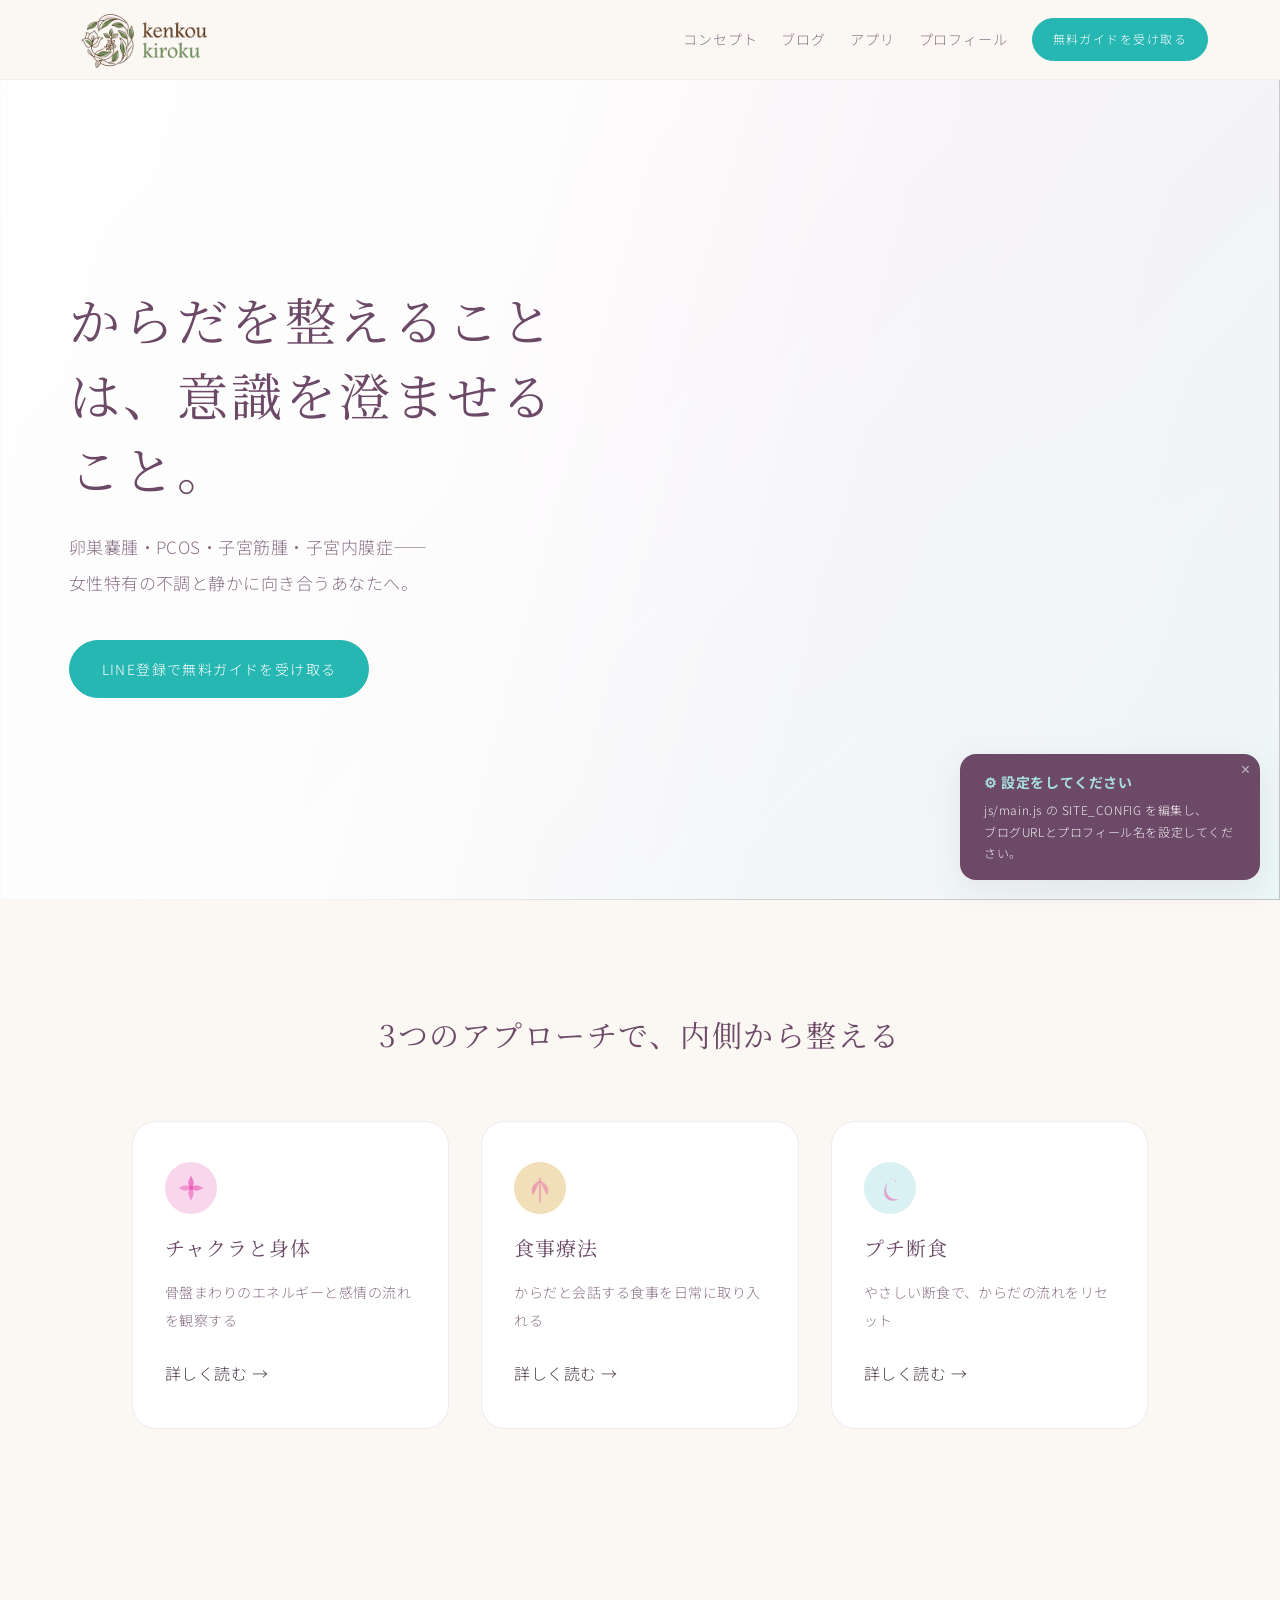
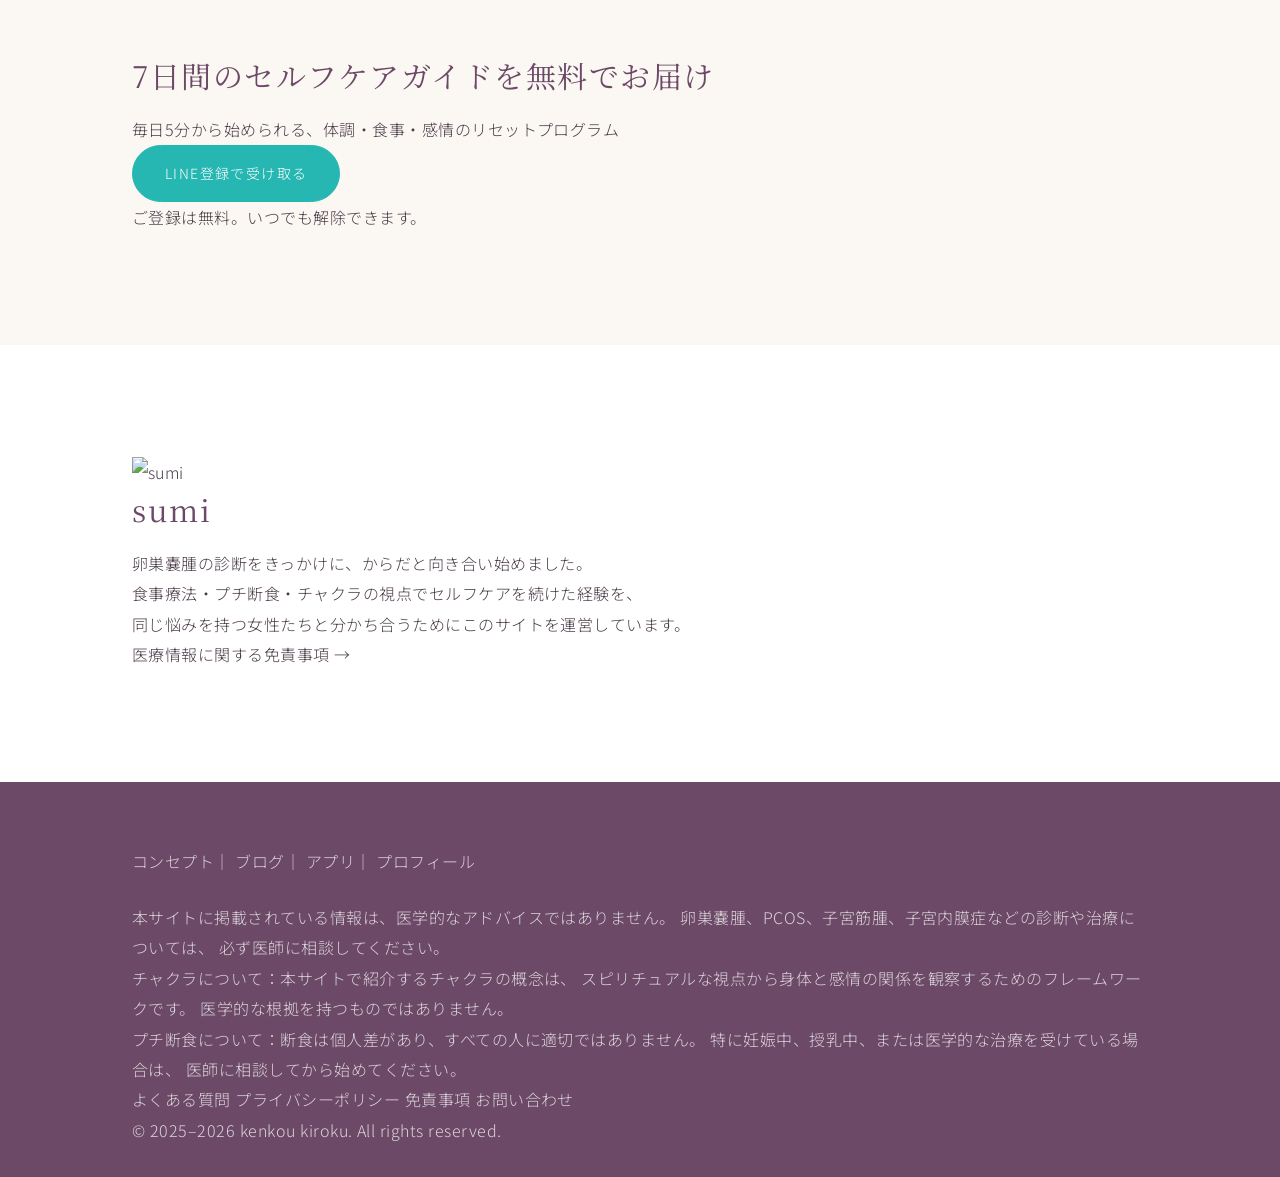
==== index.html @ fc8e44a0 "Update index.html" ====
<!DOCTYPE html>
<html lang="ja">
<head>
  <meta charset="UTF-8">
  <meta name="viewport" content="width=device-width, initial-scale=1.0">
  <title>kenkou kiroku — 卵巣・女性の身体を、食と意識で整える</title>
  <meta name="description" content="卵巣嚢腫・PCOS・子宮筋腫・子宮内膜症、女性特有の不調に向き合う方へ。チャクラ視点の体調記録と食事療法、プチ断食で内側からめぐりを整えます。">
  <link rel="stylesheet" href="css/style.css">
  <link rel="preconnect" href="https://fonts.googleapis.com">
  <link rel="preconnect" href="https://fonts.gstatic.com" crossorigin>
</head>
<body>

  <!-- Header -->
  <header class="site-header" id="site-header">
    <div class="header-inner">
      <a href="index.html" class="site-logo">
        <img src="images/logo-nav.png (1)" alt="kenkou kiroku" style="height:80px;width:auto;">
      </a>

      <nav class="site-nav" aria-label="メインナビゲーション">
        <a href="#concept" class="nav-link">コンセプト</a>
        <a href="https://kenkou-kiroku.com" class="nav-link">ブログ</a>
        <a href="app.html" class="nav-link">アプリ</a>
        <a href="#profile" class="nav-link">プロフィール</a>
        <a href="https://page.line.me/384xpfml" class="btn btn-primary header-cta">無料ガイドを受け取る</a>
      </nav>

      <button class="hamburger" id="hamburger-btn" aria-label="メニューを開く" aria-expanded="false">
        <span></span>
        <span></span>
        <span></span>
      </button>
    </div>
  </header>

  <!-- Mobile Nav -->
  <nav class="mobile-nav" id="mobile-nav" aria-label="モバイルナビゲーション">
    <a href="#concept" class="mobile-nav-link">コンセプト</a>
    <a href="https://kenkou-kiroku.com" class="mobile-nav-link">ブログ</a>
    <a href="app.html" class="mobile-nav-link">アプリ</a>
    <a href="#profile" class="mobile-nav-link">プロフィール</a>
    <a href="https://page.line.me/384xpfml" class="btn btn-primary" style="margin-top: 1rem; text-align: center; justify-content: center;">無料ガイドを受け取る</a>
  </nav>

  <main>

    <!-- Section 1: Hero -->
    <section class="hero" aria-labelledby="hero-title" style="position:relative; overflow:hidden;">
      <div style="position:absolute;inset:0;z-index:0;" aria-hidden="true">
        <img src="images/hero-bougainvillea.jpg" alt="" loading="eager" fetchpriority="high"
             style="width:100%;height:100%;object-fit:cover;object-position:center 30%;display:block;">
        <div style="position:absolute;inset:0;background:linear-gradient(105deg,rgba(255,255,255,0.95) 0%,rgba(255,255,255,0.82) 38%,rgba(255,255,255,0.28) 65%,rgba(255,255,255,0.08) 100%);"></div>
      </div>

      <div class="hero-inner container-wide" style="position:relative;z-index:2;">
        <div class="hero-content">
          <h1 class="hero-title" id="hero-title">
            からだを整えることは、意識を澄ませること。
          </h1>

          <p class="hero-desc">
            卵巣嚢腫・PCOS・子宮筋腫・子宮内膜症——<br>
            女性特有の不調と静かに向き合うあなたへ。
          </p>

          <div class="hero-actions">
            <a href="https://page.line.me/384xpfml" class="btn btn-primary btn-large">
              LINE登録で無料ガイドを受け取る
            </a>
          </div>
        </div>
      </div>

      <div class="hero-scroll-hint" style="z-index:3;position:relative;" aria-hidden="true">
        <span>scroll</span>
      </div>
    </section>

    <!-- Section 2: Three Pillars -->
    <section class="section pillars-section" id="concept" aria-labelledby="pillars-title">
      <div class="container">
        <div class="section-header">
          <h2 class="section-title" id="pillars-title">3つのアプローチで、内側から整える</h2>
        </div>

        <div class="pillars-grid">
          <div class="pillar-card">
            <div class="pillar-icon body" aria-hidden="true">
              <svg width="36" height="36" viewBox="0 0 40 40" fill="none">
                <path d="M20 6 C23 12, 25 16, 20 20 C15 16, 17 12, 20 6Z" fill="#E63FA8" opacity="0.6"/>
                <path d="M34 20 C28 23, 24 25, 20 20 C24 15, 28 17, 34 20Z" fill="#E63FA8" opacity="0.5"/>
                <path d="M20 34 C17 28, 15 24, 20 20 C25 24, 23 28, 20 34Z" fill="#E63FA8" opacity="0.45"/>
                <path d="M6 20 C12 17, 16 15, 20 20 C16 25, 12 23, 6 20Z" fill="#E63FA8" opacity="0.4"/>
                <circle cx="20" cy="20" r="2.5" fill="#E63FA8" opacity="0.6"/>
              </svg>
            </div>
            <h3 class="pillar-title">チャクラと身体</h3>
            <p class="pillar-desc">
              骨盤まわりのエネルギーと感情の流れを観察する
            </p>
            <div style="margin-top: 1.5rem;">
              <a href="https://kenkou-kiroku.com/chakra-body/">詳しく読む →</a>
            </div>
          </div>

          <div class="pillar-card">
            <div class="pillar-icon food" aria-hidden="true">
              <svg width="36" height="36" viewBox="0 0 40 40" fill="none">
                <path d="M20 36 C20 36, 20 20, 20 12" stroke="#E63FA8" stroke-width="1.2" fill="none" opacity="0.6"/>
                <path d="M20 12 C14 14, 8 20, 12 28 C16 22, 18 16, 20 12Z" fill="#E63FA8" opacity="0.4"/>
                <path d="M20 12 C26 14, 32 20, 28 28 C24 22, 22 16, 20 12Z" fill="#E63FA8" opacity="0.35"/>
                <path d="M20 8 C20 8, 18 12, 20 12 C22 12, 20 8, 20 8Z" fill="#E63FA8" opacity="0.5"/>
              </svg>
            </div>
            <h3 class="pillar-title">食事療法</h3>
            <p class="pillar-desc">
              からだと会話する食事を日常に取り入れる
            </p>
            <div style="margin-top: 1.5rem;">
             <a href="https://kenkou-kiroku.com/food-therapy/">詳しく読む →</a>
            </div>
          </div>

          <div class="pillar-card">
            <div class="pillar-icon mind" aria-hidden="true">
              <svg width="36" height="36" viewBox="0 0 40 40" fill="none">
                <path d="M28 8 C18 10, 12 18, 14 28 C16 34, 24 36, 30 32 C22 34, 14 28, 16 18 C17 12, 22 9, 28 8Z" fill="#E63FA8" opacity="0.45"/>
                <circle cx="26" cy="12" r="1" fill="#E63FA8" opacity="0.3"/>
                <circle cx="30" cy="18" r="0.6" fill="#E63FA8" opacity="0.25"/>
              </svg>
            </div>
            <h3 class="pillar-title">プチ断食</h3>
            <p class="pillar-desc">
              やさしい断食で、からだの流れをリセット
            </p>
            <div style="margin-top: 1.5rem;">
            <a href="https://kenkou-kiroku.com/intermittent-fasting/">詳しく読む →</a>
            </div>
          </div>
        </div>
      </div>
    </section>

    <!-- Section 3: Free Guide (Main CTA) -->
    <section class="section gift-section" id="gift" aria-labelledby="gift-title">
      <div class="container">
        <div class="gift-content">
          <h2 class="section-title" id="gift-title">7日間のセルフケアガイドを無料でお届け</h2>
          <p class="gift-desc">毎日5分から始められる、体調・食事・感情のリセットプログラム</p>
          
          <a href="https://page.line.me/384xpfml" class="btn btn-primary btn-large">
            LINE登録で受け取る
          </a>
          
          <p class="gift-note">ご登録は無料。いつでも解除できます。</p>
        </div>
      </div>
    </section>

    <!-- Section 4: Profile -->
    <section class="section profile-section" id="profile" aria-labelledby="profile-title">
      <div class="container">
        <div class="profile-grid">
          <div class="profile-image">
            <img src="images/logo-kenkou-kiroku.png" alt="sumi" style="width:100%;height:auto;max-width:200px;">
          </div>
          
          <div class="profile-content">
            <h2 class="section-title" id="profile-title">sumi</h2>
            
            <p class="profile-bio">
              卵巣嚢腫の診断をきっかけに、からだと向き合い始めました。<br>
              食事療法・プチ断食・チャクラの視点でセルフケアを続けた経験を、<br>
              同じ悩みを持つ女性たちと分かち合うためにこのサイトを運営しています。
            </p>
            
            <p class="profile-disclaimer">
              <a href="#footer-disclaimer" class="accent-link">医療情報に関する免責事項 →</a>
            </p>
          </div>
        </div>
      </div>
    </section>

  </main>

  <!-- Footer -->
  <footer class="site-footer" id="footer">
    <div class="container">
      <!-- Footer Navigation -->
      <div class="footer-nav">
        <a href="index.html">コンセプト｜</a>
        <a href="https://kenkou-kiroku.com">ブログ｜</a>
        <a href="app.html">アプリ｜</a>
        <a href="#profile">プロフィール</a>
      </div>

      <!-- Disclaimer Section -->
      <div class="footer-disclaimer" id="footer-disclaimer">
        <h3>医療情報に関する免責事項</h3>
        <p>
          本サイトに掲載されている情報は、医学的なアドバイスではありません。
          卵巣嚢腫、PCOS、子宮筋腫、子宮内膜症などの診断や治療については、
          必ず医師に相談してください。
        </p>
        <p>
          チャクラについて：本サイトで紹介するチャクラの概念は、
          スピリチュアルな視点から身体と感情の関係を観察するためのフレームワークです。
          医学的な根拠を持つものではありません。
        </p>
        <p>
          プチ断食について：断食は個人差があり、すべての人に適切ではありません。
          特に妊娠中、授乳中、または医学的な治療を受けている場合は、
          医師に相談してから始めてください。
        </p>
      </div>

      <!-- Footer Links -->
      <div class="footer-links">
        <a href="#faq" class="footer-link">よくある質問</a>
        <a href="privacy.html" class="footer-link">プライバシーポリシー</a>
        <a href="disclaimer.html" class="footer-link">免責事項</a>
        <a href="contact.html" class="footer-link">お問い合わせ</a>
      </div>

      <!-- Copyright -->
      <div class="footer-copyright">
        <p>&copy; 2025–2026 kenkou kiroku. All rights reserved.</p>
      </div>
    </div>
  </footer>

  <!-- Scripts -->
  <script src="js/main.js"></script>

</body>
</html>
---- css/style.css ----
/* ============================================
   kenkou kiroku - Design System
   ブーゲンビリア × 白壁 × ターコイズ窓
   上品・静か・知的・女性的
   ============================================ */

/* --- Google Fonts --- */
@import url('https://fonts.googleapis.com/css2?family=Cormorant+Garamond:ital,wght@0,300;0,400;0,500;1,300;1,400&family=Noto+Serif+JP:wght@300;400;500&family=Noto+Sans+JP:wght@300;400;500&display=swap');

/* --- Design Tokens --- */
:root {
  /* Color Palette */
  --color-bg: #FBF7F2;
  --color-bg-sub: #F2E4D2;
  --color-bg-air: #D9F1F3;
  --color-pink: #E63FA8;
  --color-pink-light: #F8D7EE;
  --color-teal: #27B7B3;
  --color-teal-light: #A8DEDD;
  --color-teal-dark: #1E9490;
  --color-gold: #D8B56A;
  --color-gold-light: #F0DFB8;
  --color-plum: #6C4A67;
  --color-plum-light: #C8AAC4;
  --color-text: #4A3B48;
  --color-text-light: #8A7387;
  --color-text-muted: #B5A0B0;
  --color-white: #FFFFFF;
  --color-border: rgba(108, 74, 103, 0.10);
  --color-border-light: rgba(108, 74, 103, 0.06);

  /* Typography */
  --font-serif: 'Noto Serif JP', 'Georgia', serif;
  --font-sans: 'Noto Sans JP', 'Hiragino Kaku Gothic ProN', sans-serif;
  --font-accent: 'Cormorant Garamond', Georgia, serif;

  /* Font Sizes */
  --text-xs: 0.75rem;
  --text-sm: 0.875rem;
  --text-base: 1rem;
  --text-md: 1.0625rem;
  --text-lg: 1.125rem;
  --text-xl: 1.25rem;
  --text-2xl: 1.5rem;
  --text-3xl: 1.875rem;
  --text-4xl: 2.25rem;
  --text-5xl: 3rem;
  --text-6xl: 3.75rem;

  /* Spacing */
  --space-1: 0.25rem;
  --space-2: 0.5rem;
  --space-3: 0.75rem;
  --space-4: 1rem;
  --space-5: 1.25rem;
  --space-6: 1.5rem;
  --space-8: 2rem;
  --space-10: 2.5rem;
  --space-12: 3rem;
  --space-16: 4rem;
  --space-20: 5rem;
  --space-24: 6rem;
  --space-32: 8rem;
  --space-section: 7rem;

  /* Layout */
  --container-wide: 1200px;
  --container-default: 1080px;
  --container-article: 780px;
  --radius-sm: 8px;
  --radius-md: 16px;
  --radius-lg: 24px;
  --radius-full: 9999px;

  /* Shadows */
  --shadow-sm: 0 1px 3px rgba(108, 74, 103, 0.06);
  --shadow-md: 0 4px 16px rgba(108, 74, 103, 0.08);
  --shadow-lg: 0 8px 32px rgba(108, 74, 103, 0.10);

  /* Transitions */
  --transition: 0.25s ease;
  --transition-slow: 0.4s ease;
}

/* --- Reset & Base --- */
*, *::before, *::after {
  box-sizing: border-box;
  margin: 0;
  padding: 0;
}

html {
  scroll-behavior: smooth;
  font-size: 16px;
}

body {
  background-color: var(--color-bg);
  color: var(--color-text);
  font-family: var(--font-sans);
  font-weight: 300;
  line-height: 1.9;
  letter-spacing: 0.03em;
  -webkit-font-smoothing: antialiased;
}

img {
  max-width: 100%;
  height: auto;
  display: block;
}

a {
  color: inherit;
  text-decoration: none;
  transition: color var(--transition);
}

ul, ol {
  list-style: none;
}

/* --- Typography --- */
h1, h2, h3, h4, h5, h6 {
  font-family: var(--font-serif);
  font-weight: 400;
  line-height: 1.4;
  letter-spacing: 0.05em;
  color: var(--color-plum);
}

.accent-text {
  font-family: var(--font-accent);
  font-style: italic;
  font-weight: 300;
  letter-spacing: 0.08em;
  color: var(--color-teal);
}

.section-en {
  font-family: var(--font-accent);
  font-size: var(--text-sm);
  font-weight: 300;
  letter-spacing: 0.18em;
  text-transform: uppercase;
  color: var(--color-teal);
  display: block;
  margin-bottom: var(--space-3);
}

.section-title {
  font-family: var(--font-serif);
  font-size: var(--text-3xl);
  font-weight: 400;
  color: var(--color-plum);
  line-height: 1.5;
  margin-bottom: var(--space-4);
}

.section-desc {
  font-family: var(--font-sans);
  font-size: var(--text-md);
  color: var(--color-text-light);
  line-height: 2.0;
  font-weight: 300;
}

/* --- Layout Containers --- */
.container {
  max-width: var(--container-default);
  margin: 0 auto;
  padding: 0 var(--space-8);
}

.container-wide {
  max-width: var(--container-wide);
  margin: 0 auto;
  padding: 0 var(--space-8);
}

.container-article {
  max-width: var(--container-article);
  margin: 0 auto;
  padding: 0 var(--space-8);
}

/* --- Buttons --- */
.btn {
  display: inline-flex;
  align-items: center;
  gap: var(--space-2);
  font-family: var(--font-sans);
  font-weight: 300;
  font-size: var(--text-sm);
  letter-spacing: 0.10em;
  padding: 0.9rem 2rem;
  border-radius: var(--radius-full);
  border: 1.5px solid transparent;
  cursor: pointer;
  transition: all var(--transition);
  white-space: nowrap;
}

.btn-primary {
  background-color: var(--color-teal);
  color: var(--color-white);
  border-color: var(--color-teal);
}

.btn-primary:hover {
  background-color: var(--color-teal-dark);
  border-color: var(--color-teal-dark);
  color: var(--color-white);
  transform: translateY(-1px);
  box-shadow: var(--shadow-md);
}

.btn-secondary {
  background-color: transparent;
  color: var(--color-teal);
  border-color: var(--color-teal);
}

.btn-secondary:hover {
  background-color: var(--color-teal);
  color: var(--color-white);
  transform: translateY(-1px);
}

.btn-ghost {
  background-color: transparent;
  color: var(--color-plum);
  border-color: var(--color-border);
}

.btn-ghost:hover {
  border-color: var(--color-plum);
  transform: translateY(-1px);
}

.btn-pink {
  background-color: var(--color-pink);
  color: var(--color-white);
  border-color: var(--color-pink);
}

.btn-pink:hover {
  opacity: 0.88;
  transform: translateY(-1px);
}

/* --- Header --- */
.site-header {
  position: fixed;
  top: 0;
  left: 0;
  right: 0;
  z-index: 100;
  height: 80px;
  background-color: rgba(251, 247, 242, 0.95);
  backdrop-filter: blur(12px);
  -webkit-backdrop-filter: blur(12px);
  border-bottom: 1px solid var(--color-border-light);
  transition: box-shadow var(--transition);
}

.site-header.scrolled {
  box-shadow: var(--shadow-sm);
}

.header-inner {
  max-width: var(--container-wide);
  margin: 0 auto;
  padding: 0 var(--space-8);
  height: 100%;
  display: flex;
  align-items: center;
  justify-content: space-between;
  gap: var(--space-8);
}

.site-logo {
  display: flex;
  align-items: center;
  gap: var(--space-3);
  flex-shrink: 0;
}

.logo-icon {
  width: 40px;
  height: 40px;
}

.logo-text {
  display: flex;
  flex-direction: column;
  gap: 1px;
}

.logo-name {
  font-family: var(--font-accent);
  font-size: 1.3rem;
  font-weight: 400;
  letter-spacing: 0.12em;
  color: var(--color-plum);
  line-height: 1;
}

.logo-sub {
  font-family: var(--font-accent);
  font-size: 0.75rem;
  letter-spacing: 0.2em;
  color: var(--color-teal);
  line-height: 1;
  font-style: italic;
}

.site-nav {
  display: flex;
  align-items: center;
  gap: var(--space-6);
}

.nav-link {
  font-family: var(--font-sans);
  font-size: var(--text-sm);
  font-weight: 300;
  letter-spacing: 0.06em;
  color: var(--color-text-light);
  transition: color var(--transition);
  position: relative;
}

.nav-link::after {
  content: '';
  position: absolute;
  bottom: -2px;
  left: 0;
  width: 0;
  height: 1px;
  background-color: var(--color-teal);
  transition: width var(--transition);
}

.nav-link:hover {
  color: var(--color-teal);
}

.nav-link:hover::after {
  width: 100%;
}

.header-cta {
  font-size: var(--text-xs) !important;
  padding: 0.6rem 1.25rem !important;
  letter-spacing: 0.12em;
}

.hamburger {
  display: none;
  flex-direction: column;
  gap: 5px;
  cursor: pointer;
  padding: var(--space-2);
  background: none;
  border: none;
}

.hamburger span {
  display: block;
  width: 22px;
  height: 1.5px;
  background-color: var(--color-plum);
  transition: all var(--transition);
}

/* --- Mobile Nav --- */
.mobile-nav {
  display: none;
  position: fixed;
  top: 80px;
  left: 0;
  right: 0;
  bottom: 0;
  background-color: var(--color-bg);
  z-index: 99;
  padding: var(--space-12) var(--space-8);
  flex-direction: column;
  gap: var(--space-6);
}

.mobile-nav.open {
  display: flex;
}

.mobile-nav-link {
  font-family: var(--font-serif);
  font-size: var(--text-xl);
  color: var(--color-plum);
  font-weight: 400;
  letter-spacing: 0.06em;
  padding-bottom: var(--space-4);
  border-bottom: 1px solid var(--color-border);
}

/* --- Hero Section --- */
.hero {
  padding-top: 80px;
  min-height: 100vh;
  display: flex;
  align-items: center;
  position: relative;
  overflow: hidden;
  background: linear-gradient(135deg, #FBF7F2 0%, #F7EFF5 40%, #EAF6F6 100%);
}

.hero-bg-decoration {
  position: absolute;
  top: 0;
  right: 0;
  width: 55%;
  height: 100%;
  background: linear-gradient(145deg, rgba(214, 183, 215, 0.18) 0%, rgba(39, 183, 179, 0.08) 50%, rgba(217, 241, 243, 0.30) 100%);
  clip-path: polygon(15% 0, 100% 0, 100% 100%, 0 100%);
}

.hero-flower-accent {
  position: absolute;
  top: 5%;
  right: 3%;
  width: 380px;
  height: 380px;
  background: radial-gradient(circle at 40% 40%,
    rgba(230, 63, 168, 0.12) 0%,
    rgba(230, 63, 168, 0.06) 35%,
    transparent 65%
  );
  border-radius: 50%;
  filter: blur(2px);
}

.hero-teal-accent {
  position: absolute;
  bottom: 10%;
  right: 8%;
  width: 240px;
  height: 240px;
  background: radial-gradient(circle,
    rgba(39, 183, 179, 0.14) 0%,
    transparent 70%
  );
  border-radius: 50%;
}

.hero-inner {
  position: relative;
  z-index: 2;
  max-width: var(--container-wide);
  margin: 0 auto;
  padding: var(--space-section) var(--space-8);
  display: grid;
  grid-template-columns: 1fr 1fr;
  gap: var(--space-16);
  align-items: center;
}

.hero-content {
  max-width: 520px;
}

.hero-badge {
  display: inline-flex;
  align-items: center;
  gap: var(--space-2);
  font-family: var(--font-accent);
  font-size: var(--text-sm);
  font-style: italic;
  letter-spacing: 0.15em;
  color: var(--color-teal);
  background-color: var(--color-bg-air);
  padding: 0.4rem 1rem;
  border-radius: var(--radius-full);
  margin-bottom: var(--space-6);
  border: 1px solid rgba(39, 183, 179, 0.20);
}

.hero-title {
  font-family: var(--font-serif);
  font-size: clamp(2.0rem, 4vw, 3.6rem);
  font-weight: 400;
  line-height: 1.45;
  letter-spacing: 0.06em;
  color: var(--color-plum);
  margin-bottom: var(--space-6);
}

.hero-title em {
  font-style: normal;
  color: var(--color-teal);
}

.hero-desc {
  font-size: var(--text-md);
  color: var(--color-text-light);
  line-height: 2.1;
  font-weight: 300;
  margin-bottom: var(--space-10);
}

.hero-actions {
  display: flex;
  gap: var(--space-4);
  flex-wrap: wrap;
}

.hero-visual {
  display: flex;
  justify-content: center;
  align-items: center;
  position: relative;
}

.hero-image-frame {
  width: 100%;
  max-width: 460px;
  aspect-ratio: 4 / 5;
  border-radius: var(--radius-lg);
  background: linear-gradient(145deg,
    rgba(230, 63, 168, 0.10) 0%,
    rgba(251, 247, 242, 0.60) 30%,
    rgba(39, 183, 179, 0.10) 70%,
    rgba(217, 241, 243, 0.40) 100%
  );
  position: relative;
  overflow: hidden;
  border: 1px solid rgba(230, 63, 168, 0.12);
  box-shadow: var(--shadow-lg);
}

.hero-image-inner {
  width: 100%;
  height: 100%;
  display: flex;
  align-items: center;
  justify-content: center;
  position: relative;
}

/* Bougainvillea flower decorations */
.flower-decoration {
  position: absolute;
  border-radius: 50% 50% 50% 0;
  transform: rotate(-45deg);
}

.petal-1 {
  width: 90px;
  height: 90px;
  background: radial-gradient(ellipse, rgba(230, 63, 168, 0.45) 0%, rgba(230, 63, 168, 0.12) 60%, transparent 100%);
  top: 12%;
  left: 8%;
  transform: rotate(-30deg);
}

.petal-2 {
  width: 70px;
  height: 70px;
  background: radial-gradient(ellipse, rgba(230, 63, 168, 0.35) 0%, rgba(230, 63, 168, 0.08) 60%, transparent 100%);
  top: 5%;
  left: 30%;
  transform: rotate(15deg);
}

.petal-3 {
  width: 110px;
  height: 110px;
  background: radial-gradient(ellipse, rgba(230, 63, 168, 0.30) 0%, rgba(230, 63, 168, 0.06) 60%, transparent 100%);
  top: 2%;
  right: 5%;
  transform: rotate(45deg);
}

.petal-4 {
  width: 60px;
  height: 60px;
  background: radial-gradient(ellipse, rgba(230, 63, 168, 0.40) 0%, transparent 70%);
  top: 22%;
  right: 15%;
  transform: rotate(60deg);
}

.petal-5 {
  width: 80px;
  height: 80px;
  background: radial-gradient(ellipse, rgba(230, 63, 168, 0.25) 0%, transparent 65%);
  bottom: 25%;
  left: 5%;
  transform: rotate(-60deg);
}

.wall-element {
  position: absolute;
  inset: 0;
  background:
    linear-gradient(to bottom, rgba(251, 247, 242, 0.0) 0%, rgba(251, 247, 242, 0.15) 100%);
}

.window-element {
  position: absolute;
  width: 120px;
  height: 150px;
  bottom: 15%;
  right: 12%;
  border: 2.5px solid rgba(39, 183, 179, 0.45);
  border-radius: var(--radius-sm);
  background: linear-gradient(135deg, rgba(217, 241, 243, 0.50) 0%, rgba(39, 183, 179, 0.08) 100%);
}

.window-cross-h {
  position: absolute;
  top: 50%;
  left: 0;
  right: 0;
  height: 1.5px;
  background-color: rgba(39, 183, 179, 0.35);
  transform: translateY(-50%);
}

.window-cross-v {
  position: absolute;
  left: 50%;
  top: 0;
  bottom: 0;
  width: 1.5px;
  background-color: rgba(39, 183, 179, 0.35);
  transform: translateX(-50%);
}

.hero-text-overlay {
  position: relative;
  z-index: 2;
  text-align: center;
  padding: var(--space-6);
}

.hero-text-overlay .en-caption {
  font-family: var(--font-accent);
  font-size: 2.4rem;
  font-style: italic;
  font-weight: 300;
  letter-spacing: 0.08em;
  color: var(--color-plum);
  opacity: 0.55;
  line-height: 1.3;
  display: block;
}

.hero-scroll-hint {
  position: absolute;
  bottom: var(--space-8);
  left: 50%;
  transform: translateX(-50%);
  display: flex;
  flex-direction: column;
  align-items: center;
  gap: var(--space-2);
  color: var(--color-text-muted);
  font-size: var(--text-xs);
  letter-spacing: 0.15em;
  animation: bounce 2.4s ease-in-out infinite;
}

.hero-scroll-hint::after {
  content: '';
  width: 1px;
  height: 40px;
  background: linear-gradient(to bottom, var(--color-text-muted), transparent);
}

@keyframes bounce {
  0%, 100% { transform: translateX(-50%) translateY(0); }
  50% { transform: translateX(-50%) translateY(6px); }
}

/* --- Section Base --- */
.section {
  padding: var(--space-section) 0;
}

.section-header {
  text-align: center;
  margin-bottom: var(--space-16);
}

.section-header .section-desc {
  max-width: 560px;
  margin: 0 auto;
}

/* Decorative line */
.deco-line {
  width: 40px;
  height: 1px;
  background: linear-gradient(to right, var(--color-teal), transparent);
  margin: var(--space-4) auto;
}

/* --- Concept Section --- */
.concept-section {
  background-color: var(--color-white);
}

.concept-grid {
  display: grid;
  grid-template-columns: 1fr 1fr;
  gap: var(--space-16);
  align-items: center;
}

.concept-text .lead {
  font-family: var(--font-serif);
  font-size: var(--text-xl);
  line-height: 1.85;
  color: var(--color-plum);
  margin-bottom: var(--space-6);
}

.concept-text p {
  font-size: var(--text-base);
  color: var(--color-text-light);
  line-height: 2.1;
  margin-bottom: var(--space-4);
}

.concept-visual {
  position: relative;
}

.concept-image-box {
  aspect-ratio: 3 / 4;
  border-radius: var(--radius-lg);
  background: linear-gradient(145deg,
    rgba(230, 63, 168, 0.12) 0%,
    rgba(242, 228, 210, 0.80) 40%,
    rgba(39, 183, 179, 0.10) 100%
  );
  display: flex;
  align-items: center;
  justify-content: center;
  overflow: hidden;
  position: relative;
}

.concept-image-box .inner-text {
  font-family: var(--font-accent);
  font-size: 1.3rem;
  font-style: italic;
  color: var(--color-plum);
  opacity: 0.50;
  text-align: center;
  padding: var(--space-8);
  line-height: 1.7;
}

/* --- Three Pillars --- */
.pillars-section {
  background-color: var(--color-bg);
}

.pillars-grid {
  display: grid;
  grid-template-columns: repeat(3, 1fr);
  gap: var(--space-8);
}

.pillar-card {
  background-color: var(--color-white);
  border-radius: var(--radius-lg);
  padding: var(--space-10) var(--space-8);
  border: 1px solid var(--color-border);
  position: relative;
  transition: transform var(--transition), box-shadow var(--transition);
  overflow: hidden;
}

.pillar-card::before {
  content: '';
  position: absolute;
  top: 0;
  left: 0;
  right: 0;
  height: 3px;
  background: linear-gradient(to right, var(--color-teal), var(--color-pink));
  opacity: 0;
  transition: opacity var(--transition);
}

.pillar-card:hover {
  transform: translateY(-4px);
  box-shadow: var(--shadow-md);
}

.pillar-card:hover::before {
  opacity: 1;
}

.pillar-icon {
  width: 52px;
  height: 52px;
  border-radius: 50%;
  display: flex;
  align-items: center;
  justify-content: center;
  margin-bottom: var(--space-5);
  font-size: 1.4rem;
}

.pillar-icon.body { background-color: var(--color-pink-light); }
.pillar-icon.food { background-color: var(--color-gold-light); }
.pillar-icon.mind { background-color: var(--color-bg-air); }

.pillar-en {
  font-family: var(--font-accent);
  font-size: var(--text-xs);
  font-style: italic;
  letter-spacing: 0.18em;
  color: var(--color-teal);
  margin-bottom: var(--space-2);
}

.pillar-title {
  font-family: var(--font-serif);
  font-size: var(--text-xl);
  color: var(--color-plum);
  margin-bottom: var(--space-4);
}

.pillar-desc {
  font-size: var(--text-sm);
  color: var(--color-text-light);
  line-height: 2.0;
}

/* --- Concern Navigation --- */
.concerns-section {
  background-color: var(--color-bg-sub);
}

.concerns-grid {
  display: grid;
  grid-template-columns: repeat(3, 1fr);
  gap: var(--space-5);
}

.concern-card {
  background-color: var(--color-white);
  border-radius: var(--radius-md);
  padding: var(--space-6);
  border: 1px solid var(--color-border);
  transition: all var(--transition);
  cursor: pointer;
  display: flex;
  align-items: flex-start;
  gap: var(--space-4);
}

.concern-card:hover {
  border-color: var(--color-teal);
  box-shadow: var(--shadow-sm);
  transform: translateY(-2px);
}

.concern-dot {
  width: 8px;
  height: 8px;
  border-radius: 50%;
  background-color: var(--color-teal-light);
  margin-top: 8px;
  flex-shrink: 0;
}

.concern-card:hover .concern-dot {
  background-color: var(--color-teal);
}

.concern-text h4 {
  font-family: var(--font-serif);
  font-size: var(--text-base);
  color: var(--color-plum);
  margin-bottom: var(--space-1);
  font-weight: 400;
}

.concern-text p {
  font-size: var(--text-xs);
  color: var(--color-text-muted);
  line-height: 1.7;
}

/* --- Articles Section --- */
.articles-section {
  background-color: var(--color-white);
}

.articles-grid {
  display: grid;
  grid-template-columns: repeat(3, 1fr);
  gap: var(--space-8);
  margin-bottom: var(--space-12);
}

.article-card {
  border-radius: var(--radius-md);
  overflow: hidden;
  border: 1px solid var(--color-border);
  transition: all var(--transition);
  background-color: var(--color-bg);
}

.article-card:hover {
  transform: translateY(-4px);
  box-shadow: var(--shadow-md);
}

.article-thumbnail {
  aspect-ratio: 16 / 9;
  background: linear-gradient(135deg,
    var(--color-bg-sub) 0%,
    var(--color-pink-light) 50%,
    var(--color-bg-air) 100%
  );
  display: flex;
  align-items: center;
  justify-content: center;
  font-family: var(--font-accent);
  font-style: italic;
  color: var(--color-plum);
  opacity: 0.5;
  font-size: 0.85rem;
  letter-spacing: 0.1em;
  overflow: hidden;
  position: relative;
}

.article-thumbnail img {
  width: 100%;
  height: 100%;
  object-fit: cover;
}

.article-body {
  padding: var(--space-5) var(--space-6);
}

.article-cat {
  font-size: var(--text-xs);
  letter-spacing: 0.10em;
  color: var(--color-teal);
  font-family: var(--font-sans);
  font-weight: 300;
  margin-bottom: var(--space-2);
}

.article-title {
  font-family: var(--font-serif);
  font-size: var(--text-base);
  color: var(--color-plum);
  line-height: 1.65;
  font-weight: 400;
  margin-bottom: var(--space-3);
}

.article-meta {
  font-size: var(--text-xs);
  color: var(--color-text-muted);
  letter-spacing: 0.05em;
}

/* --- Free Gift CTA --- */
.free-gift-section {
  background: linear-gradient(135deg, rgba(242, 228, 210, 0.6) 0%, rgba(217, 241, 243, 0.40) 100%);
  position: relative;
  overflow: hidden;
}

.free-gift-section::before {
  content: '';
  position: absolute;
  top: -20%;
  right: -5%;
  width: 400px;
  height: 400px;
  background: radial-gradient(circle,
    rgba(230, 63, 168, 0.08) 0%,
    transparent 65%
  );
  border-radius: 50%;
}

.free-gift-inner {
  max-width: 680px;
  margin: 0 auto;
  text-align: center;
  position: relative;
  z-index: 2;
}

.gift-tag {
  display: inline-block;
  font-family: var(--font-accent);
  font-size: var(--text-sm);
  font-style: italic;
  letter-spacing: 0.15em;
  color: var(--color-white);
  background-color: var(--color-pink);
  padding: 0.3rem 1rem;
  border-radius: var(--radius-full);
  margin-bottom: var(--space-5);
}

.gift-title {
  font-family: var(--font-serif);
  font-size: var(--text-3xl);
  color: var(--color-plum);
  margin-bottom: var(--space-5);
  line-height: 1.5;
}

.gift-list {
  text-align: left;
  max-width: 440px;
  margin: 0 auto var(--space-8);
}

.gift-list li {
  display: flex;
  gap: var(--space-3);
  align-items: flex-start;
  font-size: var(--text-sm);
  color: var(--color-text-light);
  padding: var(--space-2) 0;
  border-bottom: 1px solid var(--color-border);
}

.gift-list li::before {
  content: '◇';
  color: var(--color-teal);
  flex-shrink: 0;
  font-size: var(--text-xs);
  margin-top: 5px;
}

/* --- App Preview --- */
.app-section {
  background-color: var(--color-plum);
  color: var(--color-white);
  position: relative;
  overflow: hidden;
}

.app-section::before {
  content: '';
  position: absolute;
  top: 0;
  left: 0;
  right: 0;
  bottom: 0;
  background:
    radial-gradient(ellipse at 30% 50%, rgba(39, 183, 179, 0.15) 0%, transparent 60%),
    radial-gradient(ellipse at 70% 20%, rgba(230, 63, 168, 0.10) 0%, transparent 50%);
}

.app-inner {
  position: relative;
  z-index: 2;
  display: grid;
  grid-template-columns: 1fr 1fr;
  gap: var(--space-16);
  align-items: center;
}

.app-content .section-en {
  color: var(--color-teal-light);
}

.app-content .section-title {
  color: var(--color-white);
}

.app-content .section-desc {
  color: rgba(255, 255, 255, 0.70);
}

.app-features {
  margin: var(--space-8) 0;
  display: flex;
  flex-direction: column;
  gap: var(--space-4);
}

.app-feature-item {
  display: flex;
  gap: var(--space-4);
  align-items: flex-start;
}

.app-feature-icon {
  width: 36px;
  height: 36px;
  border-radius: 50%;
  border: 1px solid rgba(39, 183, 179, 0.40);
  display: flex;
  align-items: center;
  justify-content: center;
  font-size: 1rem;
  flex-shrink: 0;
}

.app-feature-text h4 {
  font-family: var(--font-serif);
  font-weight: 400;
  font-size: var(--text-base);
  color: var(--color-white);
  margin-bottom: var(--space-1);
}

.app-feature-text p {
  font-size: var(--text-sm);
  color: rgba(255, 255, 255, 0.60);
  line-height: 1.7;
}

.app-mockup {
  display: flex;
  justify-content: center;
}

.phone-frame {
  width: 260px;
  height: 520px;
  border-radius: 36px;
  border: 2px solid rgba(255, 255, 255, 0.20);
  background: linear-gradient(145deg,
    rgba(251, 247, 242, 0.12) 0%,
    rgba(39, 183, 179, 0.08) 100%
  );
  backdrop-filter: blur(8px);
  display: flex;
  align-items: center;
  justify-content: center;
  position: relative;
  overflow: hidden;
  box-shadow: 0 20px 60px rgba(0, 0, 0, 0.25);
}

.phone-notch {
  position: absolute;
  top: 12px;
  left: 50%;
  transform: translateX(-50%);
  width: 80px;
  height: 4px;
  background-color: rgba(255, 255, 255, 0.20);
  border-radius: var(--radius-full);
}

.phone-screen {
  padding: var(--space-8) var(--space-5) var(--space-5);
  width: 100%;
  height: 100%;
  display: flex;
  flex-direction: column;
  gap: var(--space-3);
}

.phone-header-text {
  font-family: var(--font-accent);
  font-style: italic;
  font-size: 0.9rem;
  color: rgba(255, 255, 255, 0.85);
  letter-spacing: 0.08em;
  text-align: center;
  padding-top: var(--space-3);
}

.phone-card {
  background: rgba(255, 255, 255, 0.10);
  border-radius: var(--radius-sm);
  padding: var(--space-3) var(--space-4);
  border: 1px solid rgba(255, 255, 255, 0.12);
}

.phone-card-label {
  font-size: 0.6rem;
  letter-spacing: 0.12em;
  color: var(--color-teal-light);
  margin-bottom: var(--space-1);
  text-transform: uppercase;
}

.phone-card-value {
  font-size: 0.8rem;
  color: rgba(255, 255, 255, 0.85);
}

.phone-bar-group {
  display: flex;
  flex-direction: column;
  gap: var(--space-2);
}

.phone-bar {
  height: 4px;
  border-radius: var(--radius-full);
  background: rgba(255, 255, 255, 0.15);
  position: relative;
  overflow: hidden;
}

.phone-bar-fill {
  position: absolute;
  top: 0;
  left: 0;
  height: 100%;
  border-radius: var(--radius-full);
  background: linear-gradient(to right, var(--color-teal), var(--color-pink));
}

/* --- Profile Section --- */
.profile-section {
  background-color: var(--color-white);
}

.profile-inner {
  display: grid;
  grid-template-columns: auto 1fr;
  gap: var(--space-12);
  align-items: center;
  max-width: 800px;
  margin: 0 auto;
}

.profile-avatar {
  width: 200px;
  height: 200px;
  border-radius: 50%;
  overflow: hidden;
  display: flex;
  align-items: center;
  justify-content: center;
  border: 2px solid var(--color-border);
  flex-shrink: 0;
  background: #fff;
}

.profile-avatar img {
  width: 100%;
  height: 100%;
  object-fit: cover;
}

  color: var(--color-teal);
  margin-bottom: var(--space-2);
}

.profile-name {
  font-family: var(--font-serif);
  font-size: var(--text-2xl);
  color: var(--color-plum);
  margin-bottom: var(--space-4);
}

.profile-text {
  font-size: var(--text-sm);
  color: var(--color-text-light);
  line-height: 2.1;
}

/* --- FAQ Section --- */
.faq-section {
  background-color: var(--color-bg);
}

.faq-list {
  max-width: 720px;
  margin: 0 auto;
}

.faq-item {
  border-bottom: 1px solid var(--color-border);
}

.faq-question {
  width: 100%;
  text-align: left;
  background: none;
  border: none;
  padding: var(--space-6) 0;
  display: flex;
  justify-content: space-between;
  align-items: flex-start;
  gap: var(--space-4);
  cursor: pointer;
  font-family: var(--font-serif);
  font-size: var(--text-base);
  color: var(--color-plum);
  font-weight: 400;
  line-height: 1.6;
  letter-spacing: 0.04em;
}

.faq-icon {
  width: 24px;
  height: 24px;
  border-radius: 50%;
  border: 1px solid var(--color-border);
  display: flex;
  align-items: center;
  justify-content: center;
  font-size: 0.75rem;
  color: var(--color-teal);
  flex-shrink: 0;
  transition: all var(--transition);
}

.faq-item.open .faq-icon {
  background-color: var(--color-teal);
  color: var(--color-white);
  border-color: var(--color-teal);
  transform: rotate(45deg);
}

.faq-answer {
  display: none;
  padding: 0 0 var(--space-6);
  font-size: var(--text-sm);
  color: var(--color-text-light);
  line-height: 2.1;
}

.faq-item.open .faq-answer {
  display: block;
}

/* --- Footer --- */
.site-footer {
  background-color: var(--color-plum);
  color: rgba(255, 255, 255, 0.75);
  padding: var(--space-16) 0 var(--space-8);
}

.footer-inner {
  display: grid;
  grid-template-columns: 1fr auto auto;
  gap: var(--space-16);
  margin-bottom: var(--space-12);
}

.footer-brand .logo-name {
  color: rgba(255, 255, 255, 0.90);
}

.footer-brand .logo-sub {
  color: var(--color-teal-light);
}

.footer-tagline {
  font-size: var(--text-sm);
  margin-top: var(--space-4);
  line-height: 1.9;
  color: rgba(255, 255, 255, 0.55);
}

.footer-nav-title {
  font-family: var(--font-accent);
  font-style: italic;
  font-size: var(--text-xs);
  letter-spacing: 0.18em;
  color: var(--color-teal-light);
  margin-bottom: var(--space-4);
  text-transform: uppercase;
}

.footer-nav-list {
  display: flex;
  flex-direction: column;
  gap: var(--space-3);
}

.footer-nav-list a {
  font-size: var(--text-sm);
  color: rgba(255, 255, 255, 0.60);
  transition: color var(--transition);
}

.footer-nav-list a:hover {
  color: var(--color-teal-light);
}

.footer-bottom {
  border-top: 1px solid rgba(255, 255, 255, 0.10);
  padding-top: var(--space-6);
  display: flex;
  justify-content: space-between;
  align-items: center;
  gap: var(--space-6);
}

.footer-copy {
  font-size: var(--text-xs);
  color: rgba(255, 255, 255, 0.40);
  letter-spacing: 0.08em;
}

.footer-legal {
  display: flex;
  gap: var(--space-5);
}

.footer-legal a {
  font-size: var(--text-xs);
  color: rgba(255, 255, 255, 0.40);
  transition: color var(--transition);
}

.footer-legal a:hover {
  color: rgba(255, 255, 255, 0.70);
}

/* --- Text Utilities --- */
.text-center { text-align: center; }
.text-teal { color: var(--color-teal); }
.text-plum { color: var(--color-plum); }
.text-pink { color: var(--color-pink); }
.text-muted { color: var(--color-text-muted); }

/* --- Responsive --- */
@media (max-width: 1024px) {
  .hero-inner {
    grid-template-columns: 1fr;
    text-align: center;
  }

  .hero-content {
    max-width: 100%;
  }

  .hero-actions {
    justify-content: center;
  }

  .hero-visual {
    display: none;
  }

  .concept-grid {
    grid-template-columns: 1fr;
  }

  .concept-visual {
    display: none;
  }

  .pillars-grid {
    grid-template-columns: 1fr 1fr;
  }

  .app-inner {
    grid-template-columns: 1fr;
    text-align: center;
  }

  .app-mockup {
    display: none;
  }

  .footer-inner {
    grid-template-columns: 1fr 1fr;
    gap: var(--space-10);
  }
}

@media (max-width: 768px) {
  :root {
    --space-section: 4.5rem;
  }

  .site-nav {
    display: none;
  }

  .hamburger {
    display: flex;
  }

  .pillars-grid {
    grid-template-columns: 1fr;
  }

  .concerns-grid {
    grid-template-columns: 1fr 1fr;
  }

  .articles-grid {
    grid-template-columns: 1fr;
  }

  .profile-inner {
    grid-template-columns: 1fr;
    text-align: center;
  }

  .profile-avatar {
    margin: 0 auto;
  }

  .footer-inner {
    grid-template-columns: 1fr;
    gap: var(--space-8);
  }

  .footer-bottom {
    flex-direction: column;
    text-align: center;
  }

  .section-title {
    font-size: var(--text-2xl);
  }

  .gift-title {
    font-size: var(--text-2xl);
  }
}

@media (max-width: 480px) {
  .container,
  .container-wide,
  .container-article {
    padding: 0 var(--space-5);
  }

  .concerns-grid {
    grid-template-columns: 1fr;
  }

  .hero-actions {
    flex-direction: column;
    align-items: center;
  }
}

/* ============================================
   Setup Notice Banner (BLOG_URL設定前の通知)
============================================ */
.setup-notice {
  position: fixed;
  bottom: var(--space-5);
  right: var(--space-5);
  z-index: 999;
  background: var(--color-plum);
  color: rgba(255,255,255,0.90);
  padding: var(--space-4) var(--space-6);
  border-radius: var(--radius-md);
  font-family: var(--font-sans);
  font-size: var(--text-xs);
  letter-spacing: 0.05em;
  line-height: 1.8;
  box-shadow: var(--shadow-lg);
  max-width: 300px;
  pointer-events: none;
}

.setup-notice strong {
  color: var(--color-teal-light);
  display: block;
  margin-bottom: 4px;
  font-size: var(--text-sm);
}

.setup-notice-close {
  pointer-events: all;
  position: absolute;
  top: 8px;
  right: 10px;
  background: none;
  border: none;
  color: rgba(255,255,255,0.60);
  cursor: pointer;
  font-size: 1rem;
  line-height: 1;
  padding: 0;
}

/* Profile photo placeholder */
.profile-avatar-placeholder {
  width: 100%;
  height: 100%;
  display: flex;
  align-items: center;
  justify-content: center;
  background: linear-gradient(135deg, var(--color-pink-light), var(--color-bg-air));
  border-radius: 50%;
  font-family: var(--font-accent);
  font-style: italic;
  font-size: 0.75rem;
  color: var(--color-plum);
  opacity: 0.60;
  letter-spacing: 0.08em;
  text-align: center;
  padding: var(--space-3);
}
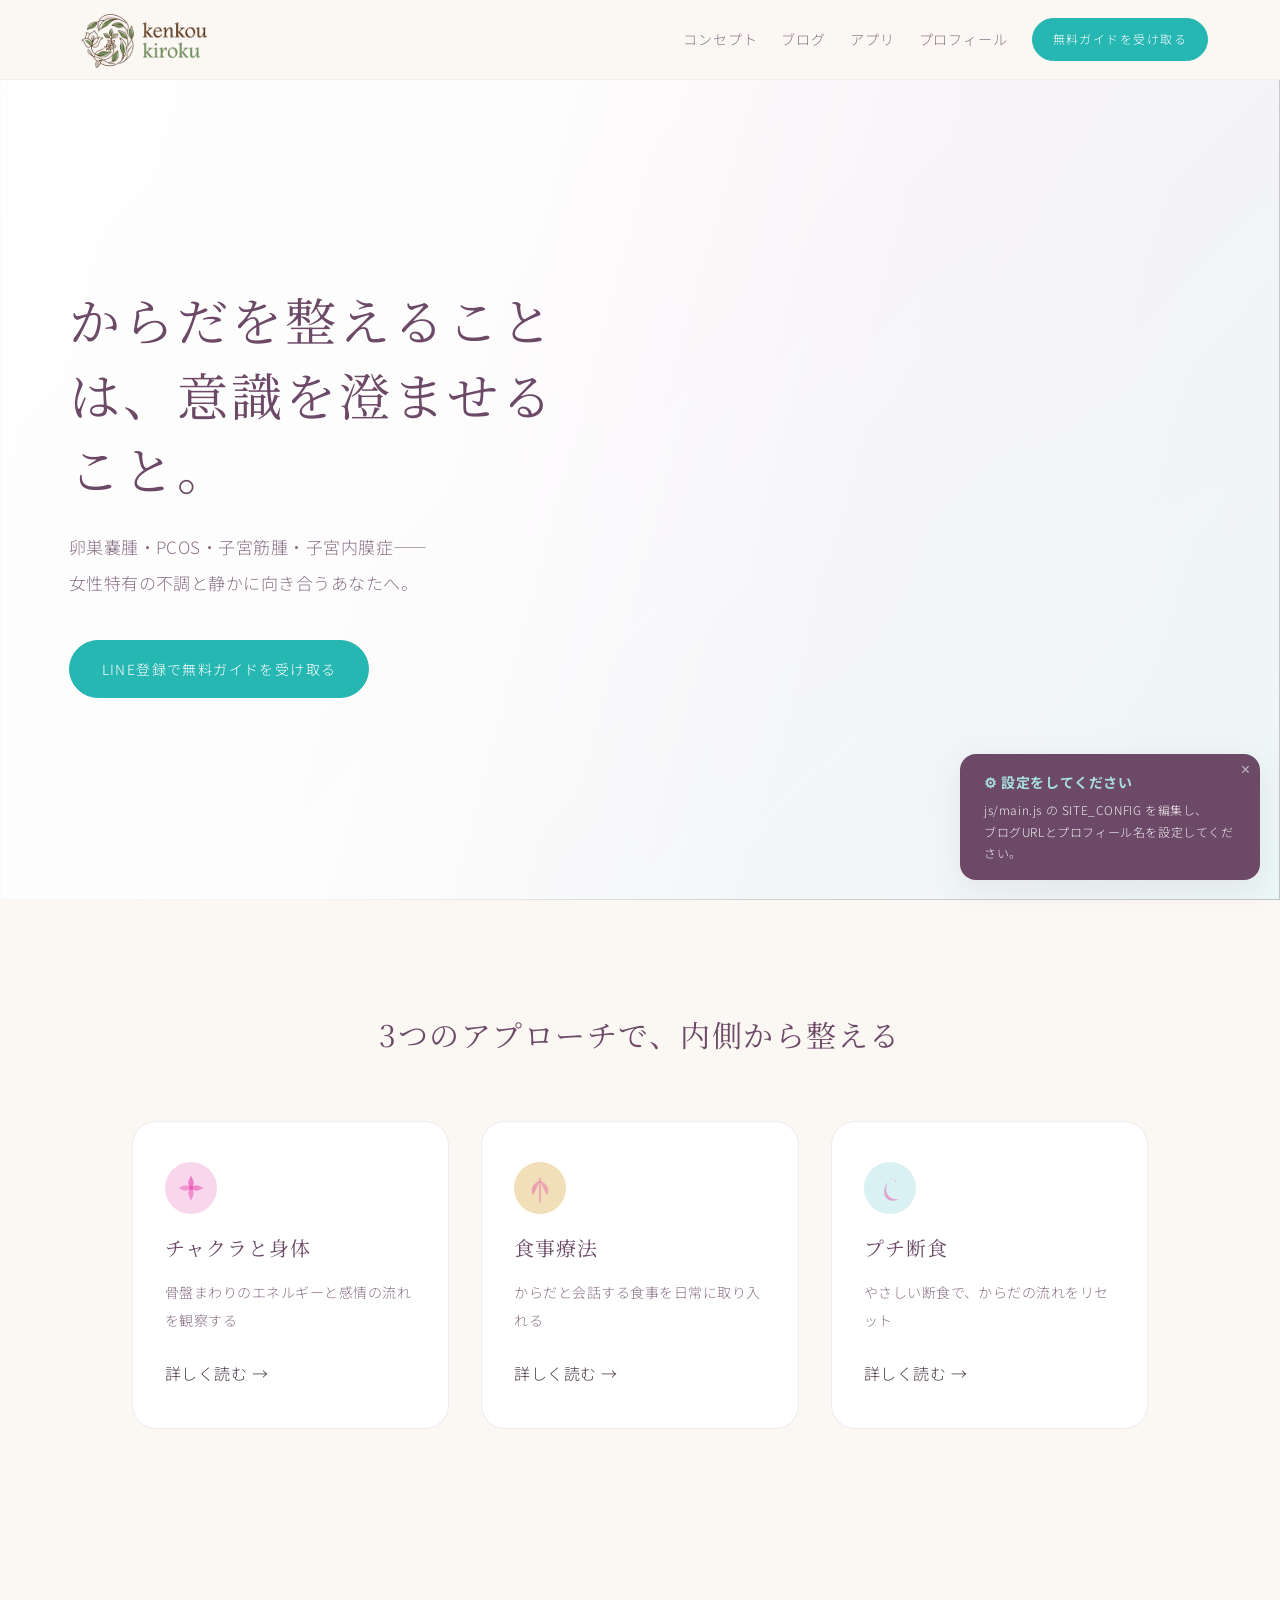
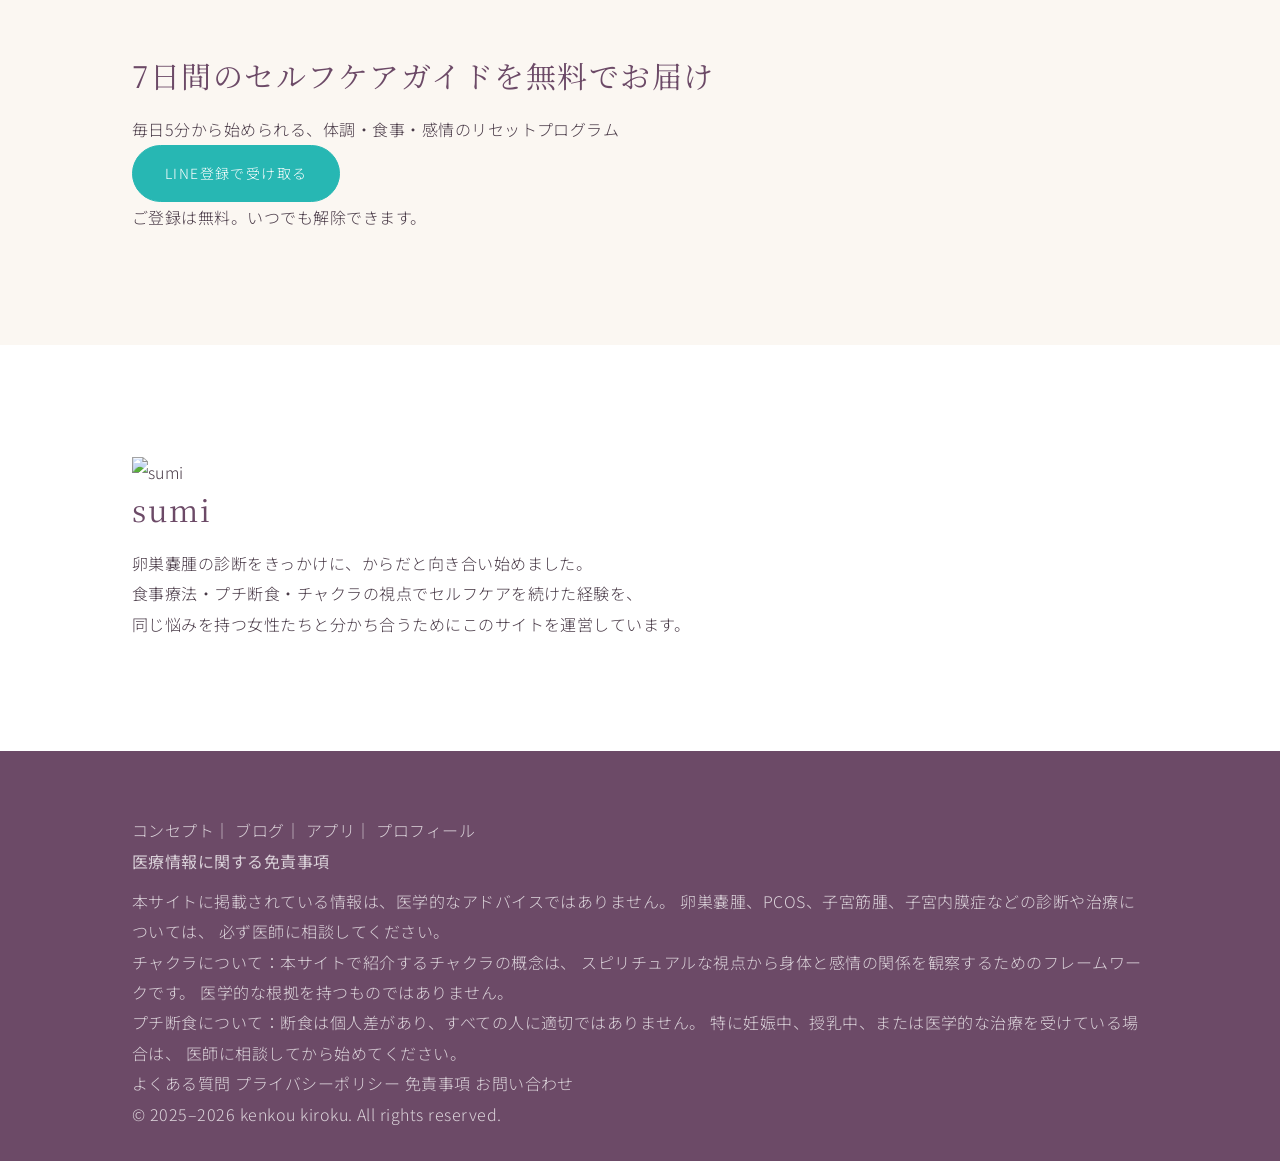
==== commit 9430c2b0: "Update index.html" ====
--- a/index.html
+++ b/index.html
@@ -174,10 +174,6 @@
               食事療法・プチ断食・チャクラの視点でセルフケアを続けた経験を、<br>
               同じ悩みを持つ女性たちと分かち合うためにこのサイトを運営しています。
             </p>
-            
-            <p class="profile-disclaimer">
-              <a href="#footer-disclaimer" class="accent-link">医療情報に関する免責事項 →</a>
-            </p>
           </div>
         </div>
       </div>
@@ -198,7 +194,9 @@
 
       <!-- Disclaimer Section -->
       <div class="footer-disclaimer" id="footer-disclaimer">
-        <h3>医療情報に関する免責事項</h3>
+     <a href="#footer-disclaimer" class="accent-link" style="display: block; margin-bottom: 10px; font-weight: normal; text-decoration: none; color: inherit; font-family: inherit;">
+  医療情報に関する免責事項
+</a>
         <p>
           本サイトに掲載されている情報は、医学的なアドバイスではありません。
           卵巣嚢腫、PCOS、子宮筋腫、子宮内膜症などの診断や治療については、
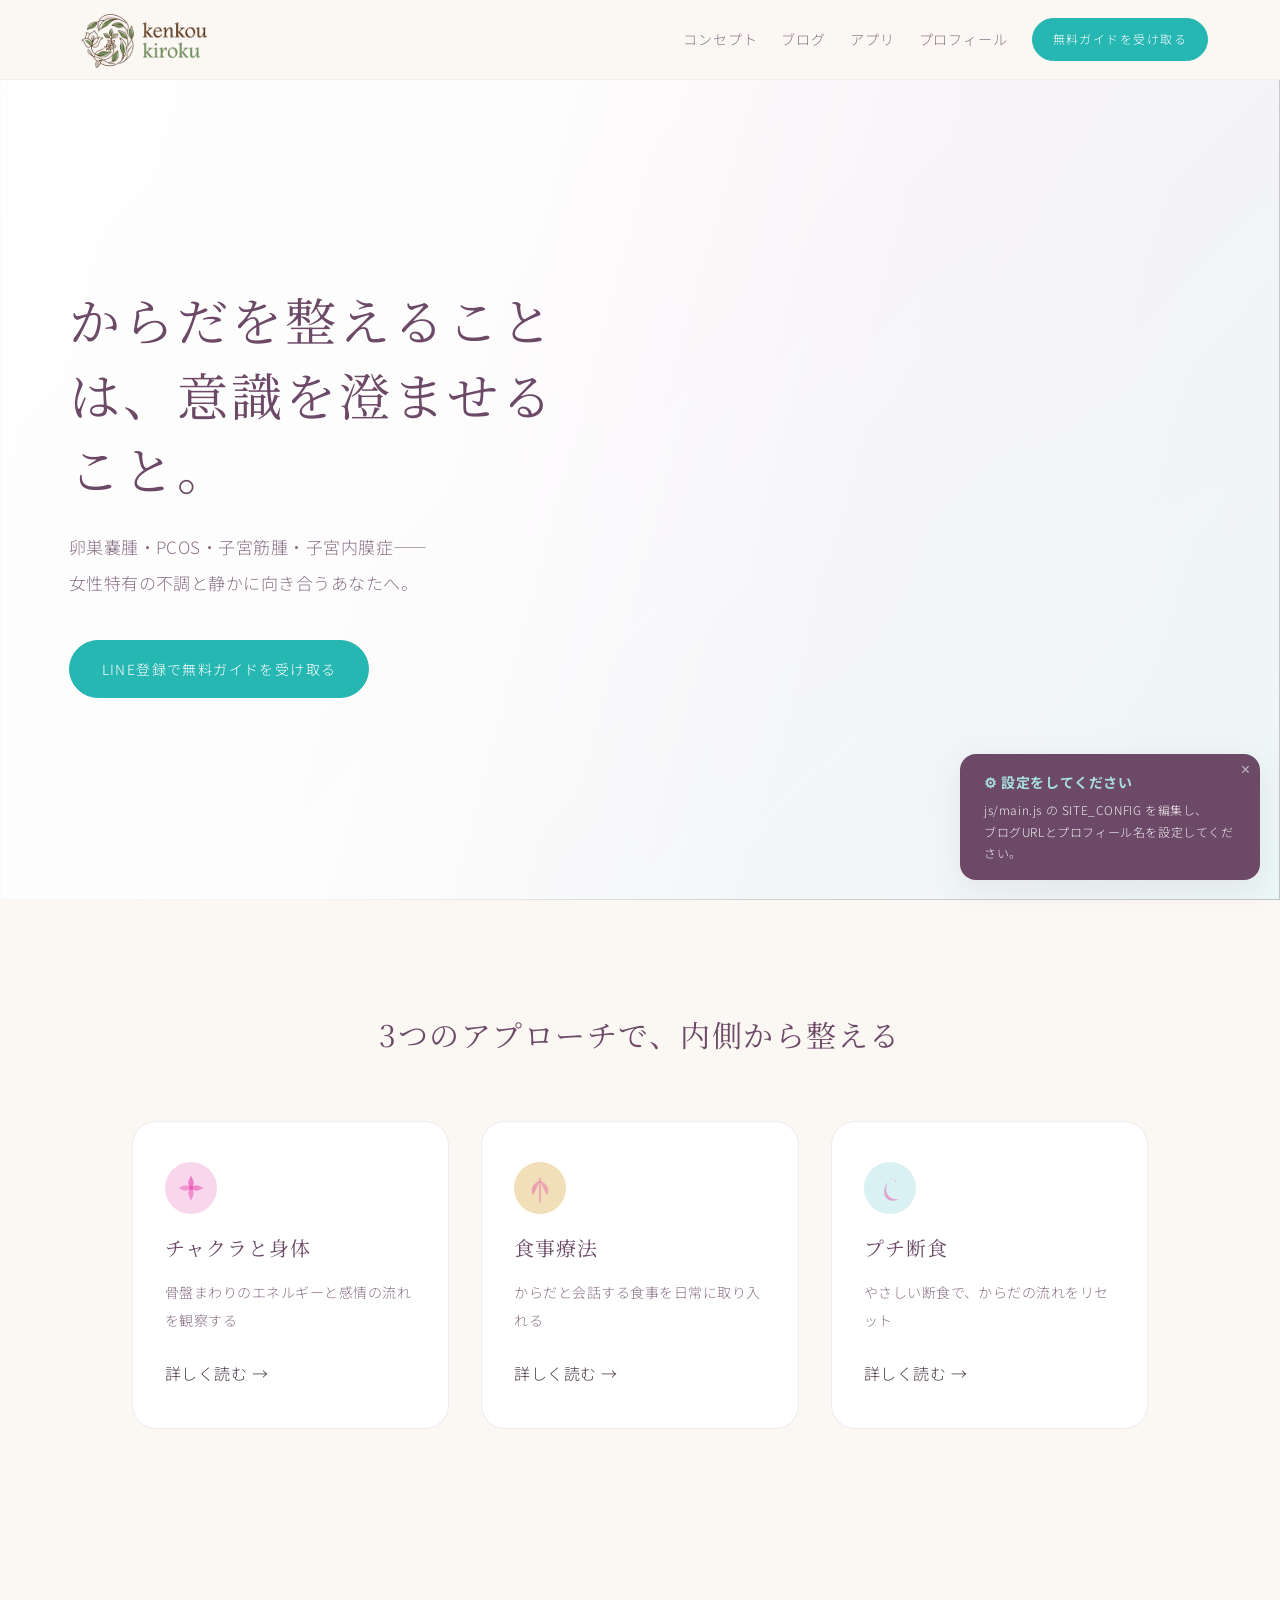
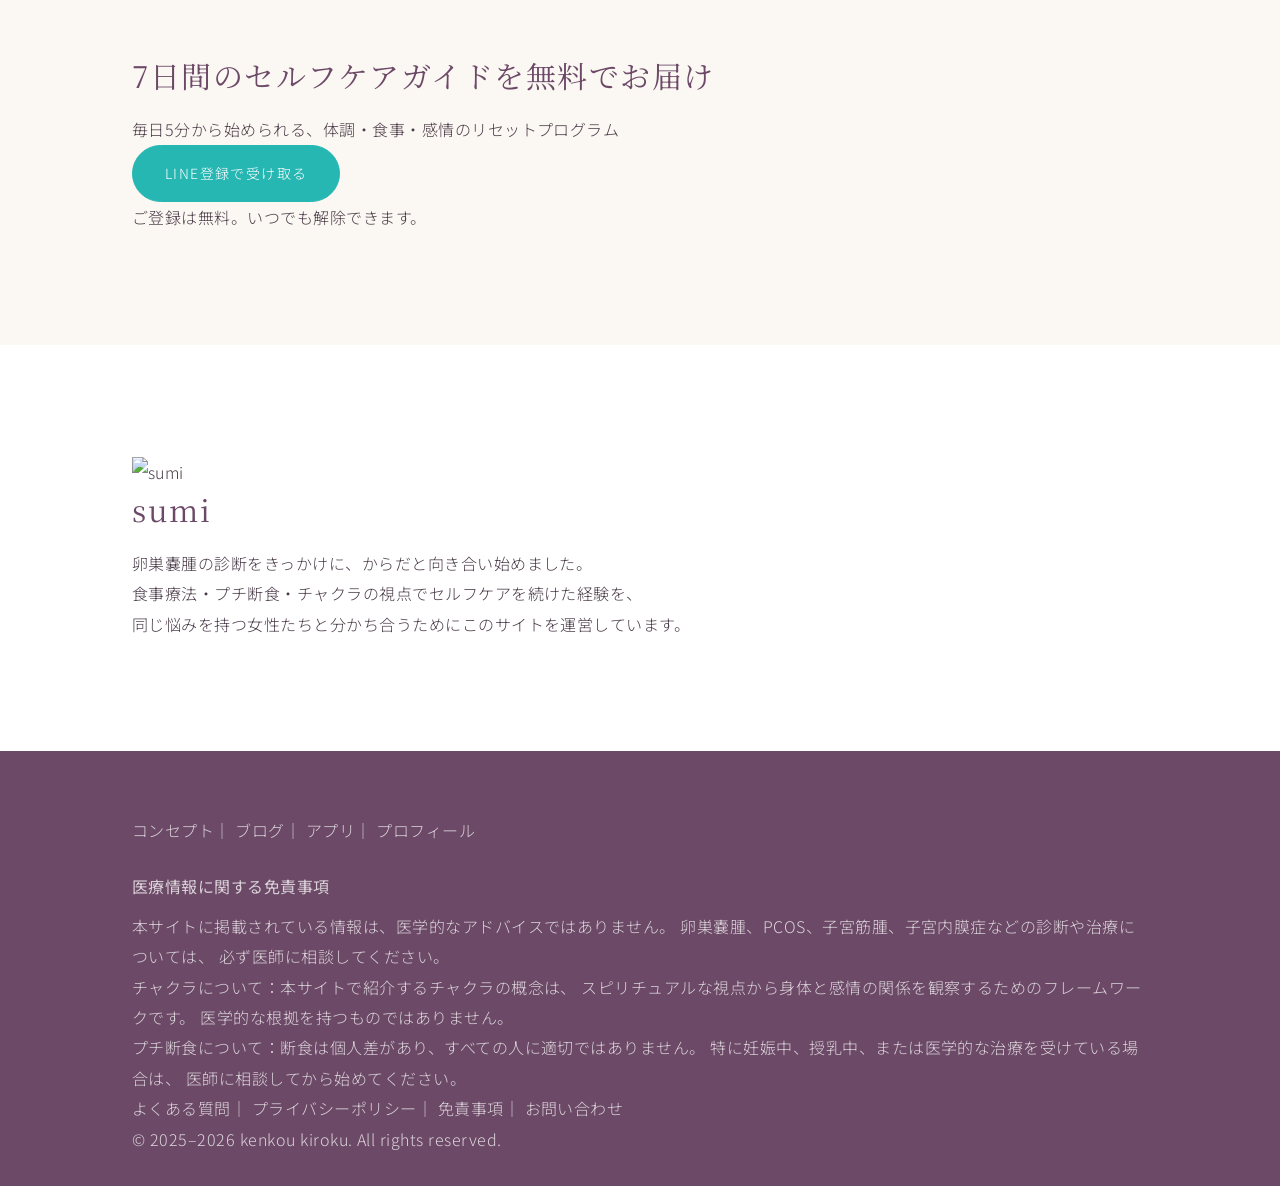
==== commit 4fdf15ee: "Update index.html" ====
--- a/index.html
+++ b/index.html
@@ -194,7 +194,7 @@
 
       <!-- Disclaimer Section -->
       <div class="footer-disclaimer" id="footer-disclaimer">
-     <a href="#footer-disclaimer" class="accent-link" style="display: block; margin-bottom: 10px; font-weight: normal; text-decoration: none; color: inherit; font-family: inherit;">
+    <a href="#footer-disclaimer" class="accent-link" style="display: block; margin-top: 25px; margin-bottom: 10px; font-weight: normal; text-decoration: none; color: inherit; font-family: inherit;">
   医療情報に関する免責事項
 </a>
         <p>
@@ -216,9 +216,9 @@
 
       <!-- Footer Links -->
       <div class="footer-links">
-        <a href="#faq" class="footer-link">よくある質問</a>
-        <a href="privacy.html" class="footer-link">プライバシーポリシー</a>
-        <a href="disclaimer.html" class="footer-link">免責事項</a>
+        <a href="#faq" class="footer-link">よくある質問｜</a>
+        <a href="privacy.html" class="footer-link">プライバシーポリシー｜</a>
+        <a href="disclaimer.html" class="footer-link">免責事項｜</a>
         <a href="contact.html" class="footer-link">お問い合わせ</a>
       </div>
 
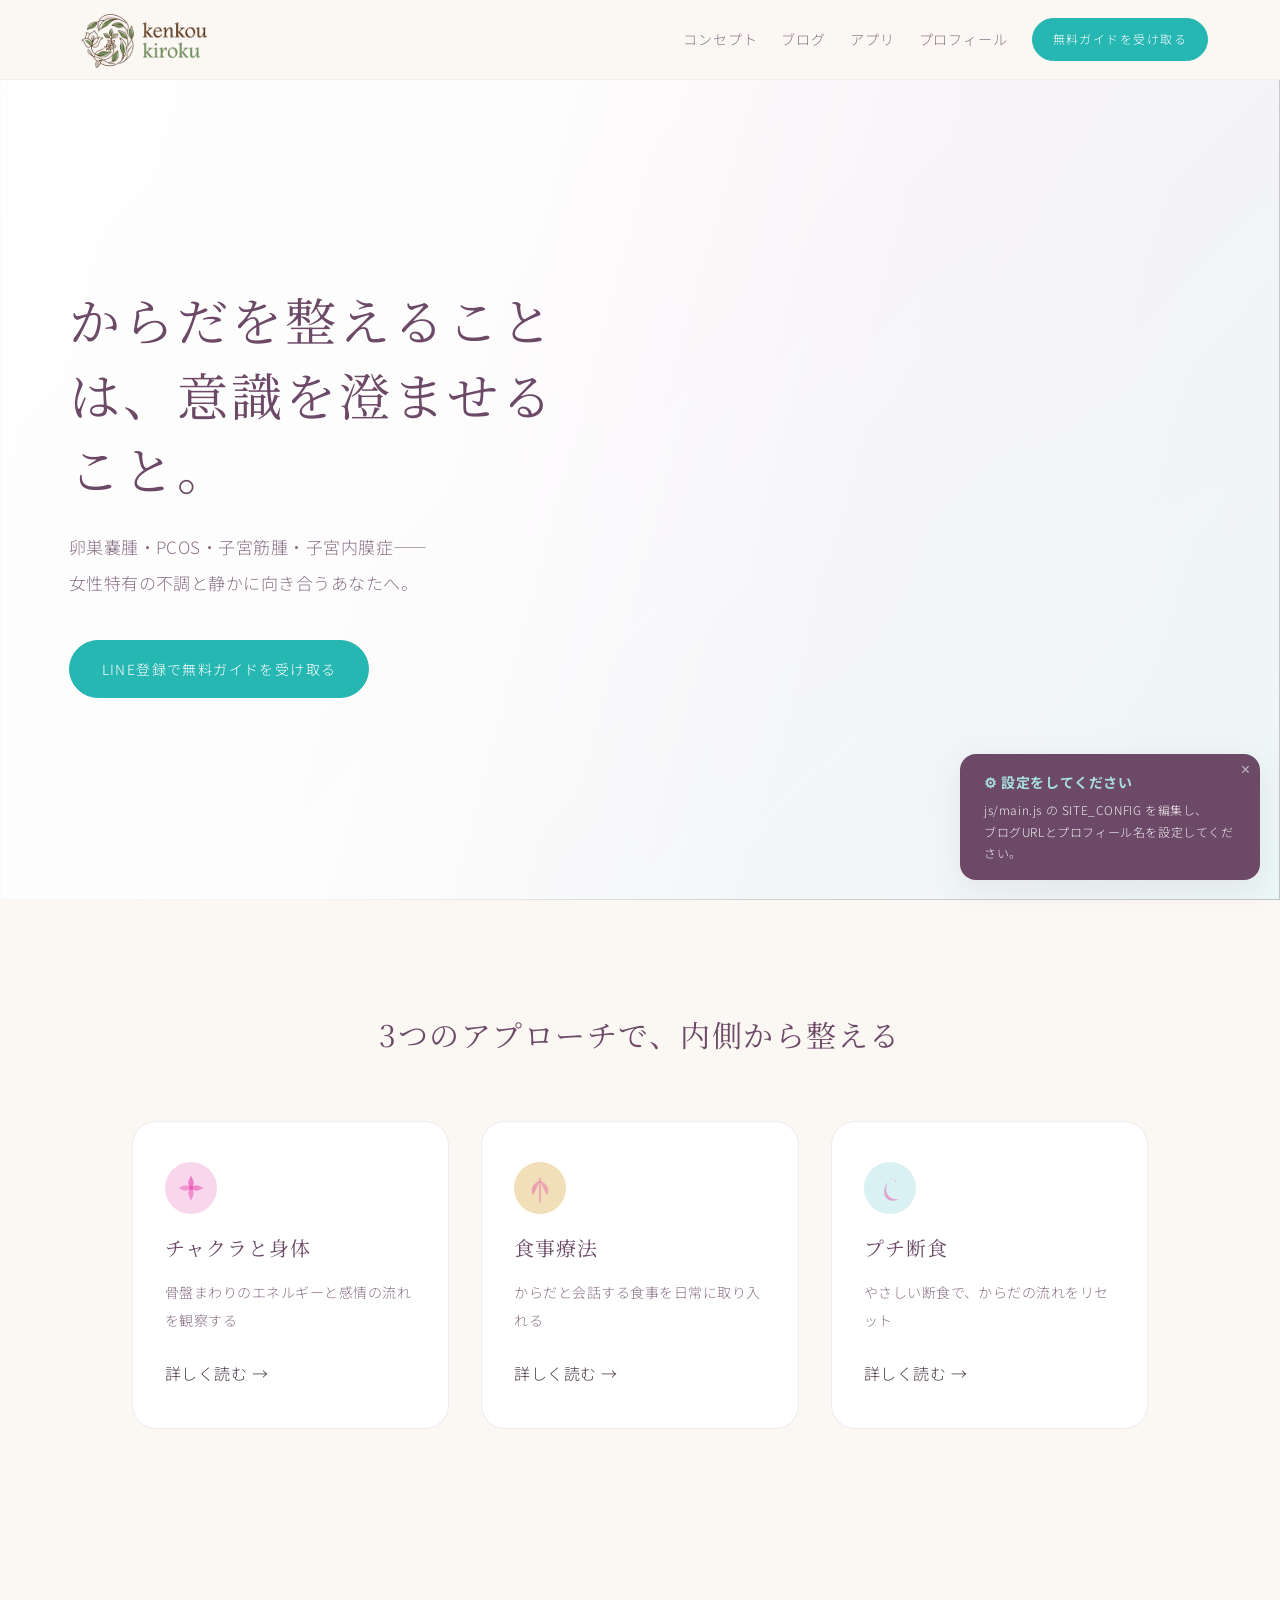
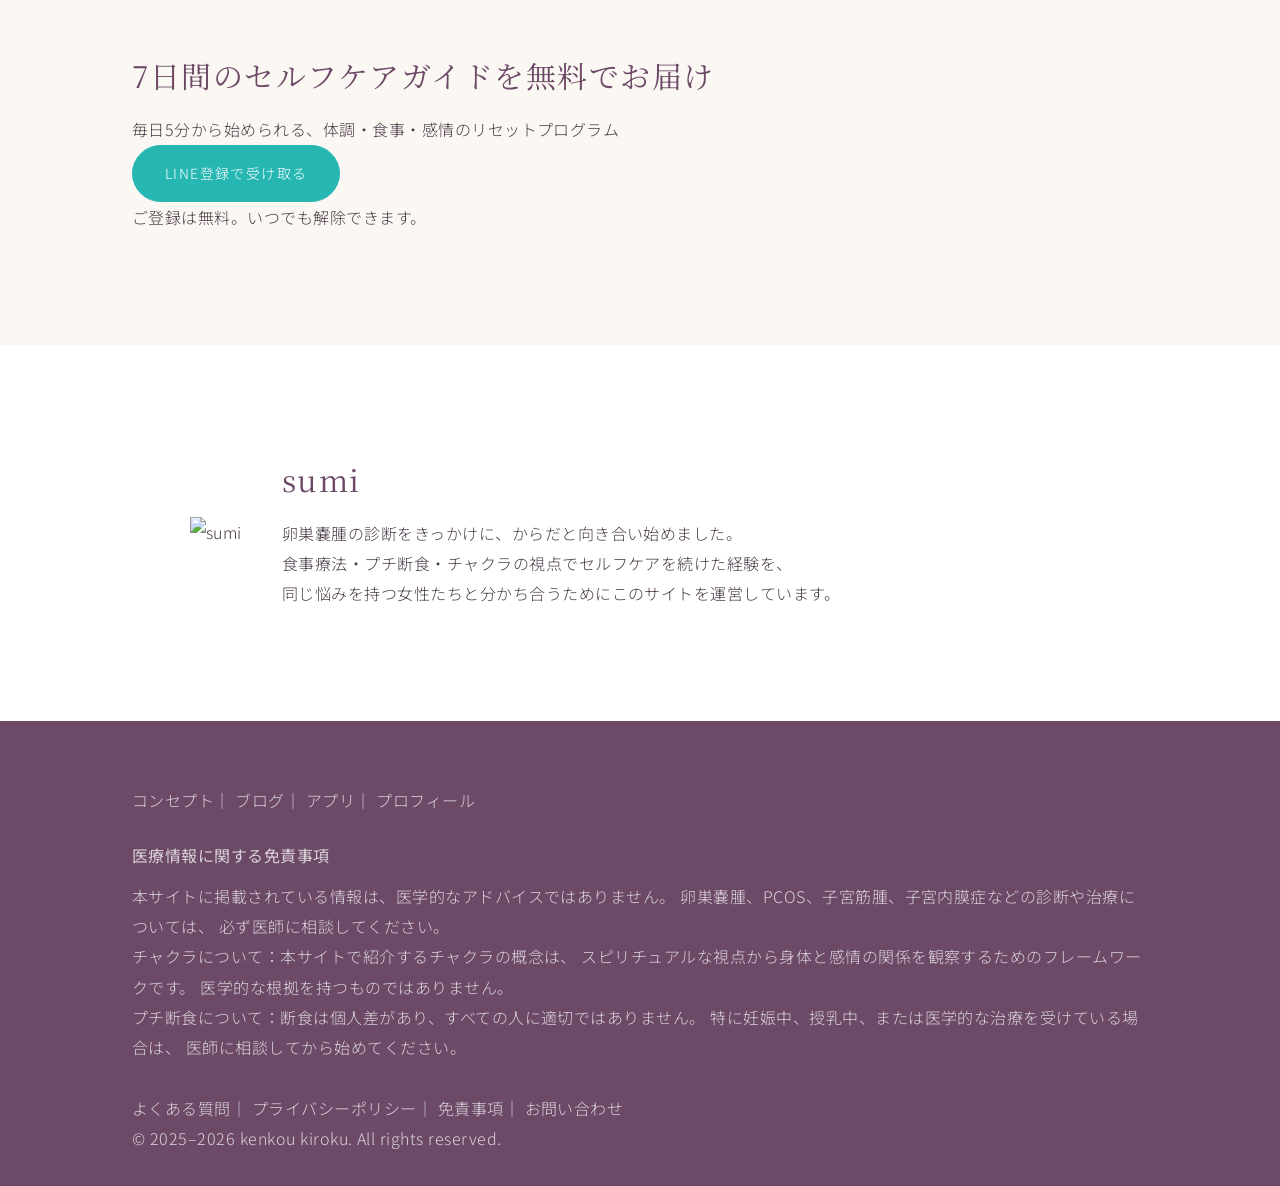
==== commit 91758422: "Update index.html" ====
--- a/index.html
+++ b/index.html
@@ -161,20 +161,24 @@
     <!-- Section 4: Profile -->
     <section class="section profile-section" id="profile" aria-labelledby="profile-title">
       <div class="container">
-        <div class="profile-grid">
-          <div class="profile-image">
-            <img src="images/logo-kenkou-kiroku.png" alt="sumi" style="width:100%;height:auto;max-width:200px;">
-          </div>
-          
-          <div class="profile-content">
-            <h2 class="section-title" id="profile-title">sumi</h2>
-            
-            <p class="profile-bio">
-              卵巣嚢腫の診断をきっかけに、からだと向き合い始めました。<br>
-              食事療法・プチ断食・チャクラの視点でセルフケアを続けた経験を、<br>
-              同じ悩みを持つ女性たちと分かち合うためにこのサイトを運営しています。
-            </p>
-          </div>
+       <!-- 1. ここに display:flex などを追加 -->
+<div class="profile-grid" style="display: flex; align-items: center; gap: 40px; justify-content: center; max-width: 900px; margin: 0 auto;">
+  
+  <div class="profile-image">
+    <img src="images/logo-kenkou-kiroku.png" alt="sumi" style="width:100%;height:auto;max-width:200px;">
+  </div>
+  
+  <!-- 2. ここに text-align: left などを追加 -->
+  <div class="profile-content" style="text-align: left; flex: 1;">
+    <h2 class="section-title" id="profile-title" style="margin-top: 0;">sumi</h2>
+    
+    <p class="profile-bio">
+      卵巣嚢腫の診断をきっかけに、からだと向き合い始めました。<br>
+      食事療法・プチ断食・チャクラの視点でセルフケアを続けた経験を、<br>
+      同じ悩みを持つ女性たちと分かち合うためにこのサイトを運営しています。
+    </p>
+  </div>
+</div>
         </div>
       </div>
     </section>
@@ -207,7 +211,8 @@
           スピリチュアルな視点から身体と感情の関係を観察するためのフレームワークです。
           医学的な根拠を持つものではありません。
         </p>
-        <p>
+        
+        <p style="margin-bottom: 30px;">
           プチ断食について：断食は個人差があり、すべての人に適切ではありません。
           特に妊娠中、授乳中、または医学的な治療を受けている場合は、
           医師に相談してから始めてください。
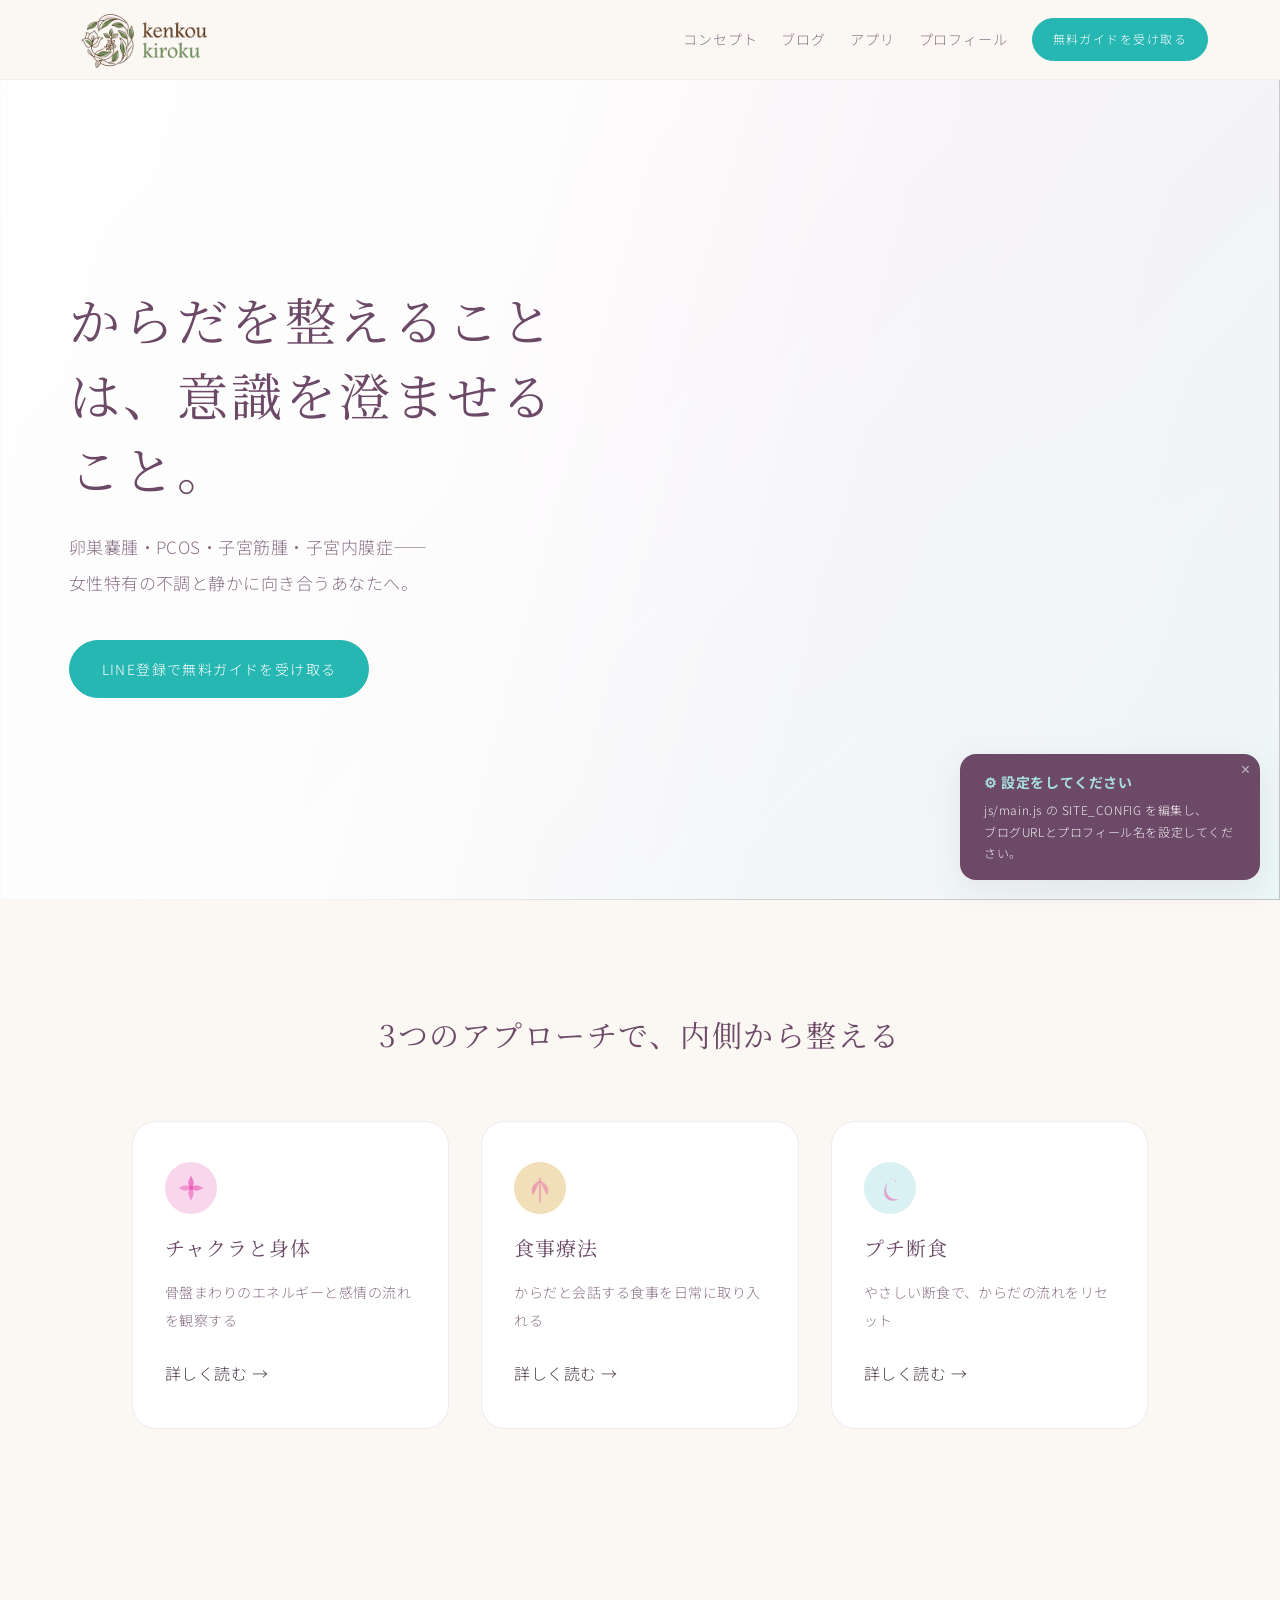
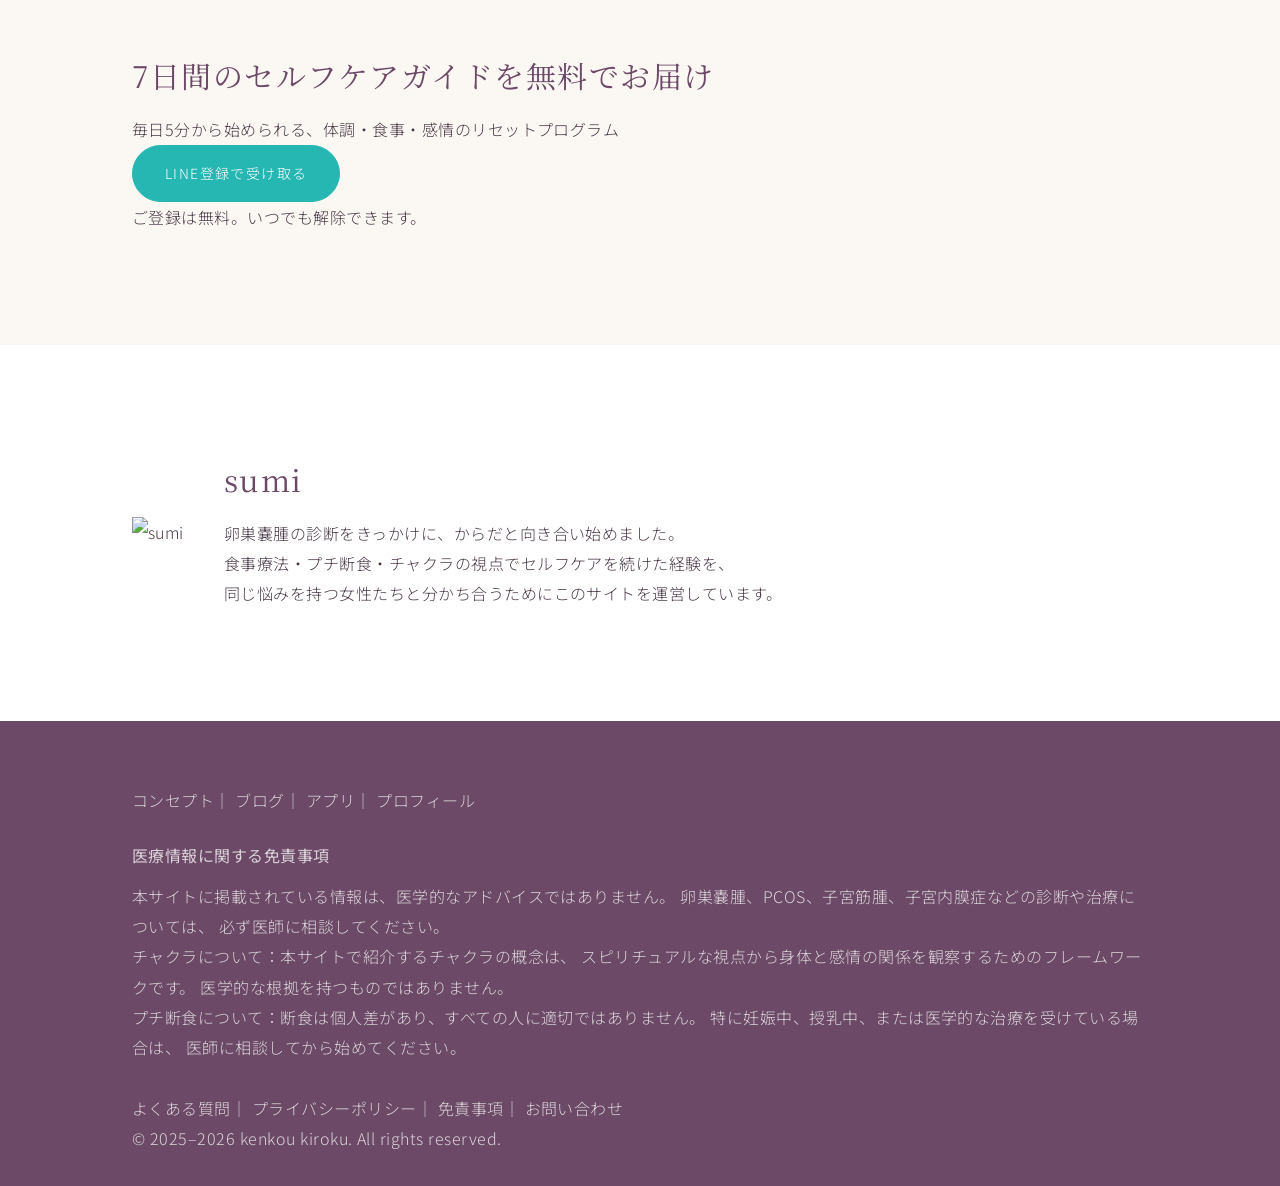
==== commit 1430d4e6: "Update index.html" ====
--- a/index.html
+++ b/index.html
@@ -162,8 +162,7 @@
     <section class="section profile-section" id="profile" aria-labelledby="profile-title">
       <div class="container">
        <!-- 1. ここに display:flex などを追加 -->
-<div class="profile-grid" style="display: flex; align-items: center; gap: 40px; justify-content: center; max-width: 900px; margin: 0 auto;">
-  
+<div class="profile-grid" style="display: flex; align-items: center; gap: 40px; width: 100%; max-width: 1000px; margin-left: 0; padding-left: 0;">
   <div class="profile-image">
     <img src="images/logo-kenkou-kiroku.png" alt="sumi" style="width:100%;height:auto;max-width:200px;">
   </div>
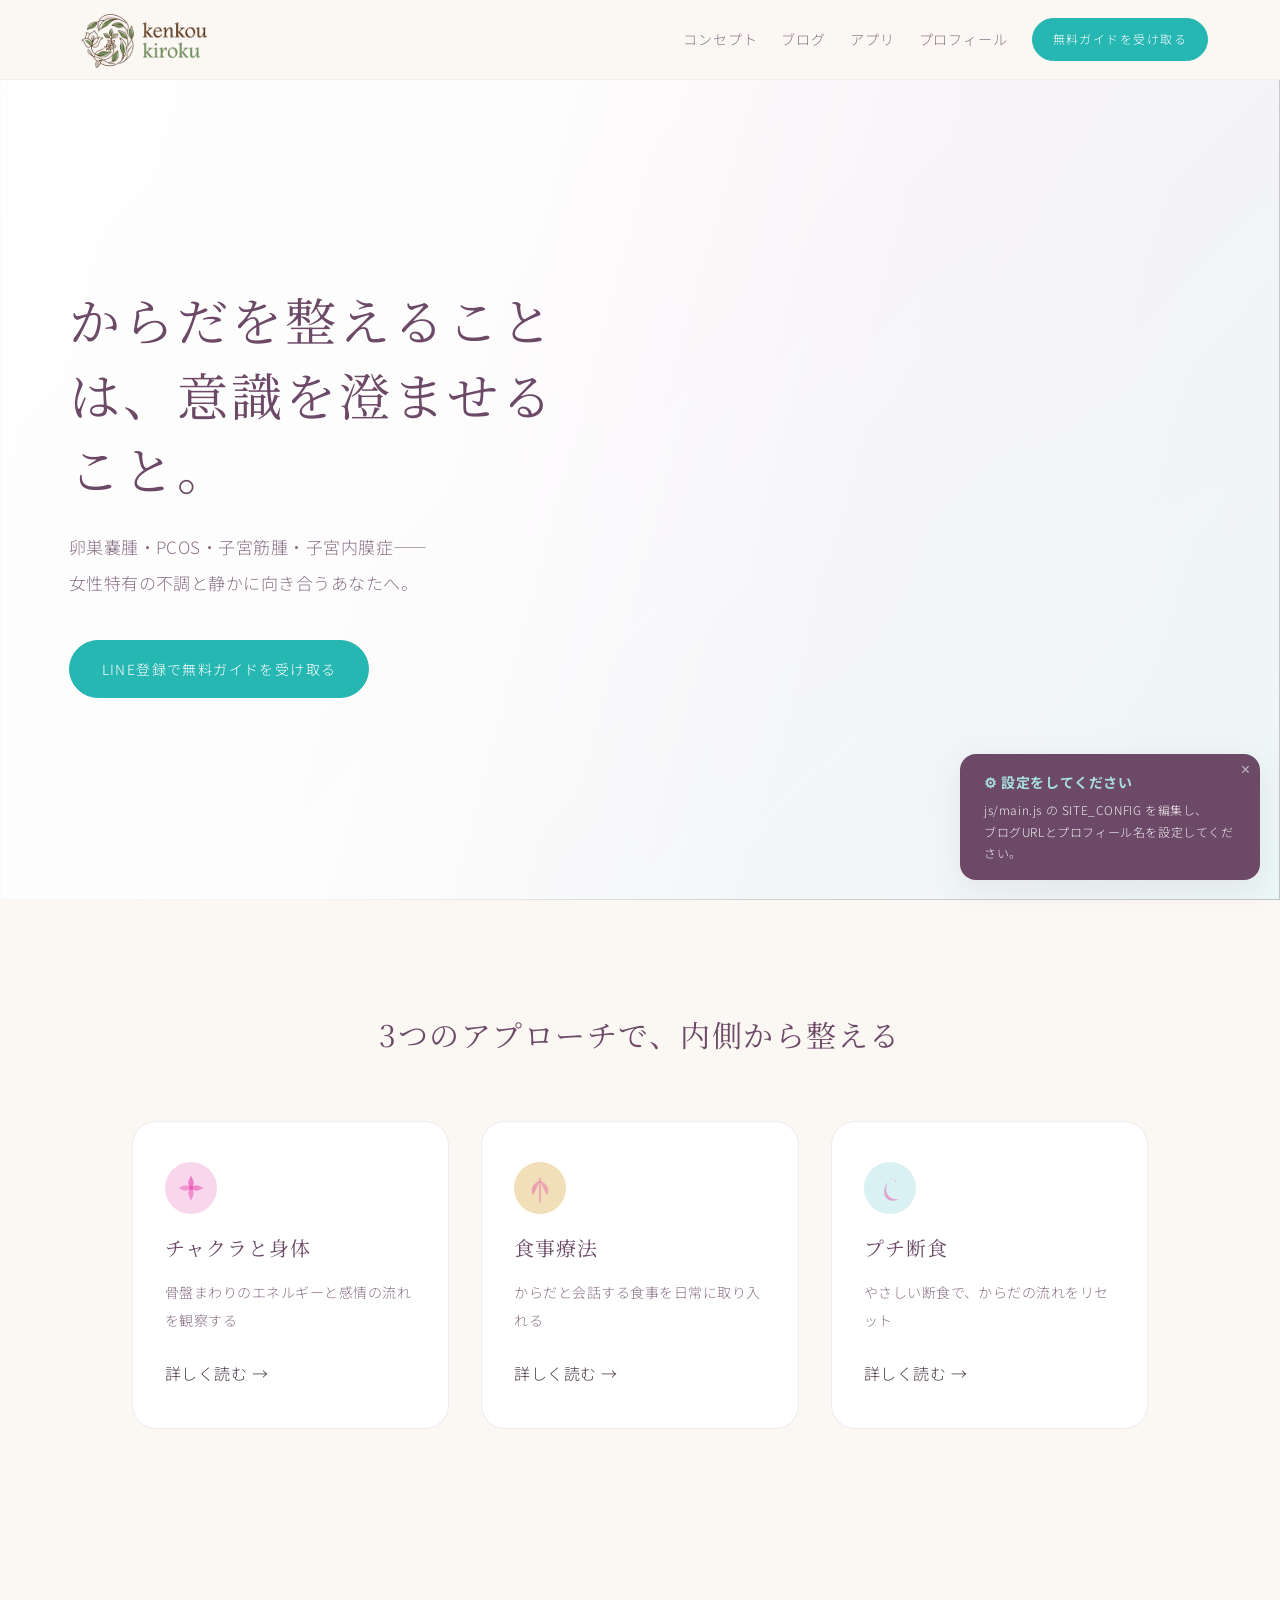
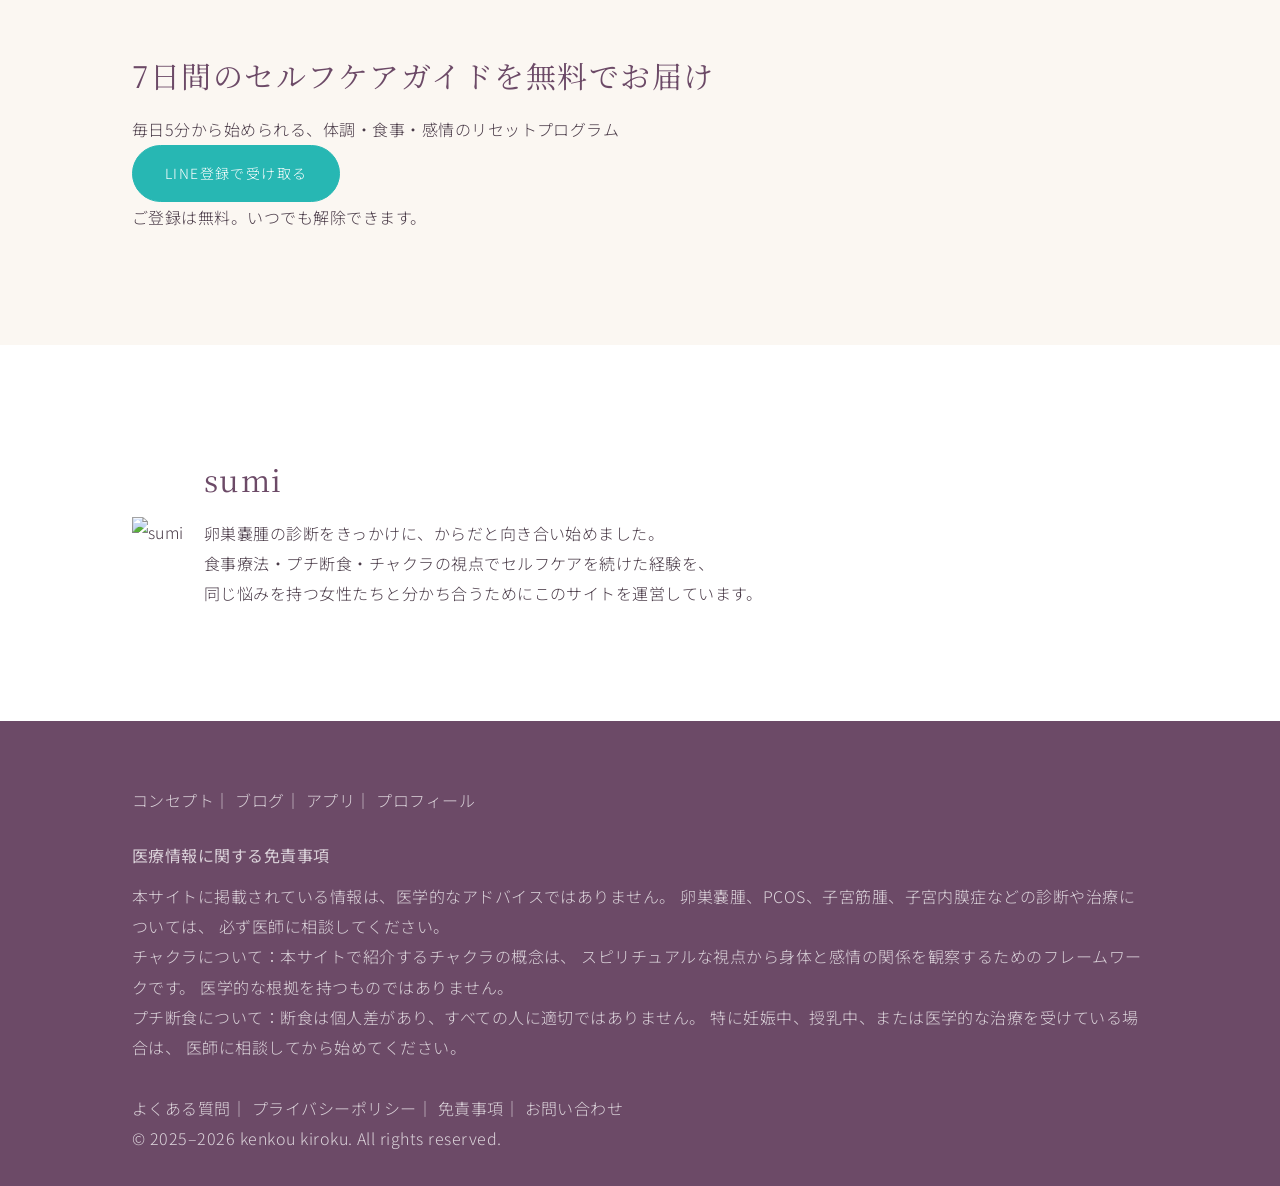
==== commit 377200c2: "Update index.html" ====
--- a/index.html
+++ b/index.html
@@ -162,7 +162,7 @@
     <section class="section profile-section" id="profile" aria-labelledby="profile-title">
       <div class="container">
        <!-- 1. ここに display:flex などを追加 -->
-<div class="profile-grid" style="display: flex; align-items: center; gap: 40px; width: 100%; max-width: 1000px; margin-left: 0; padding-left: 0;">
+<div class="profile-grid" style="display: flex; align-items: center; gap: 20px; width: 100%; max-width: 1000px; margin-left: 0; padding-left: 0;">
   <div class="profile-image">
     <img src="images/logo-kenkou-kiroku.png" alt="sumi" style="width:100%;height:auto;max-width:200px;">
   </div>
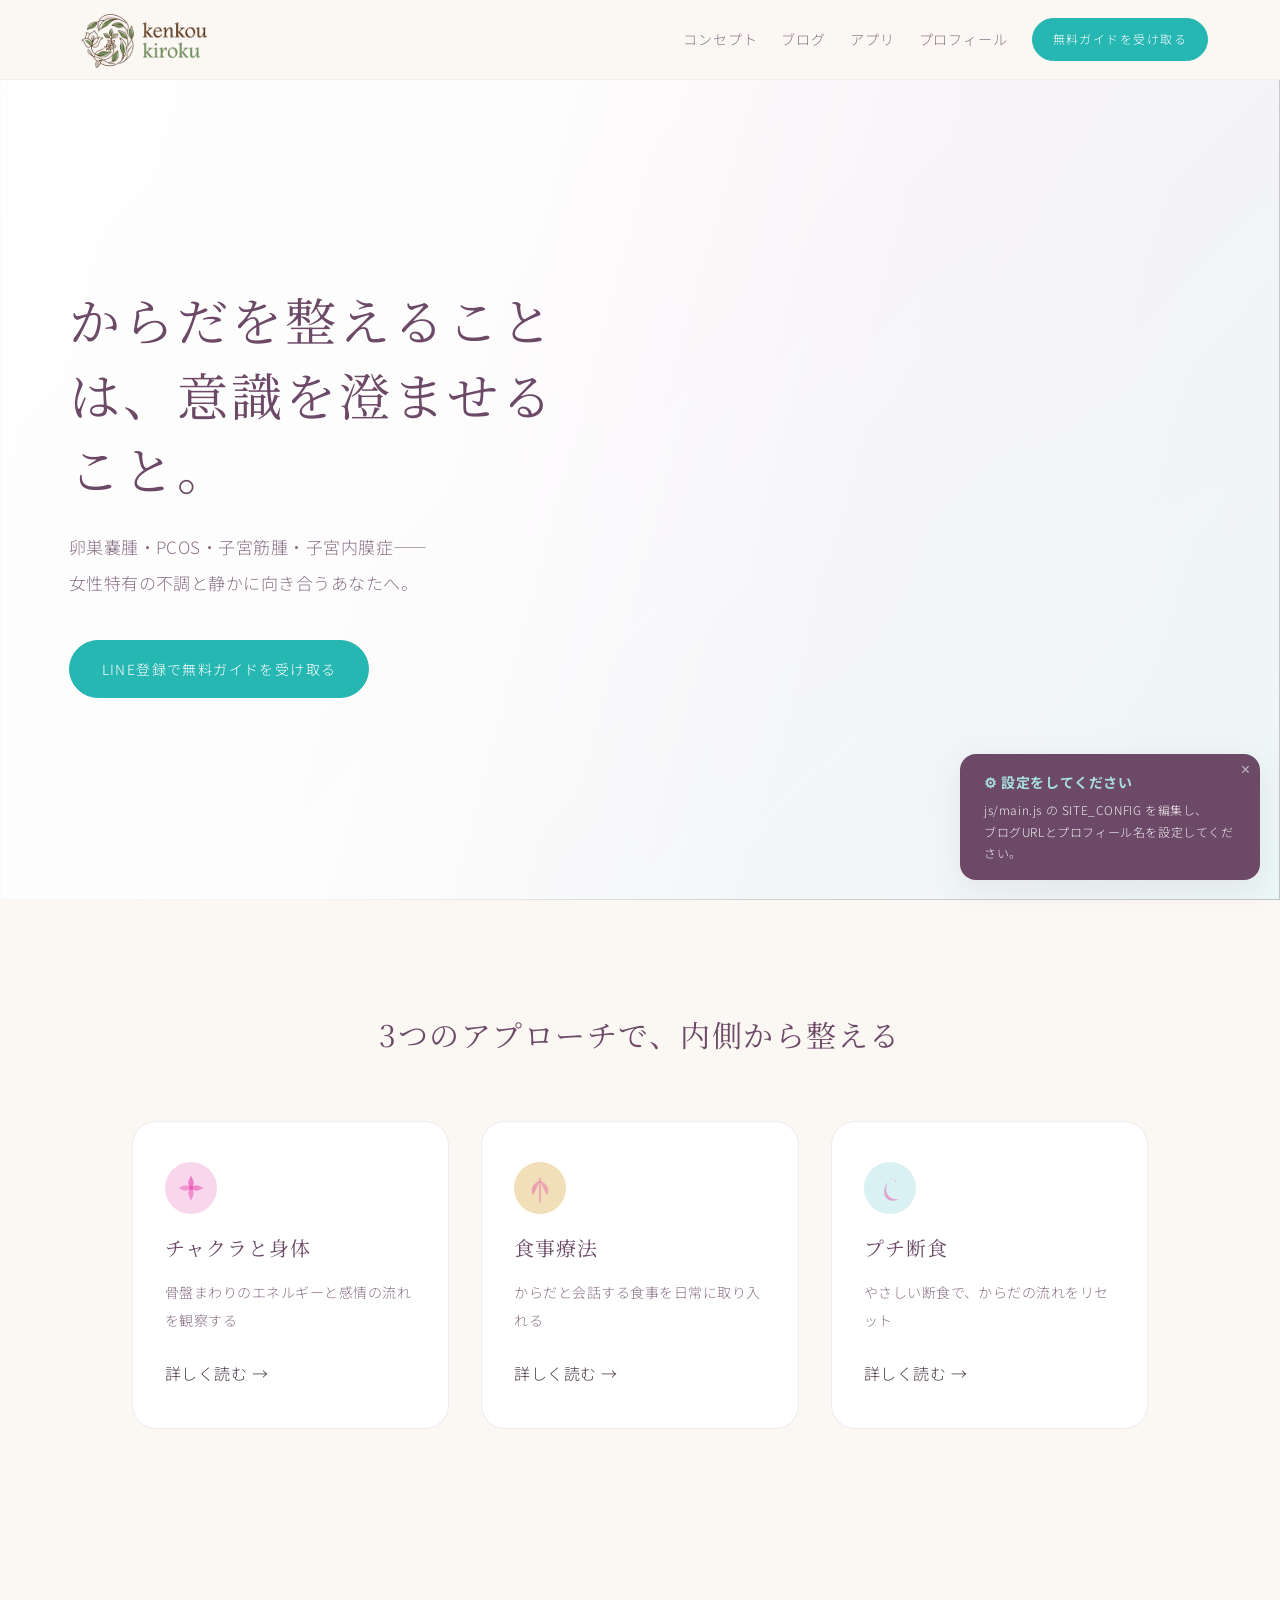
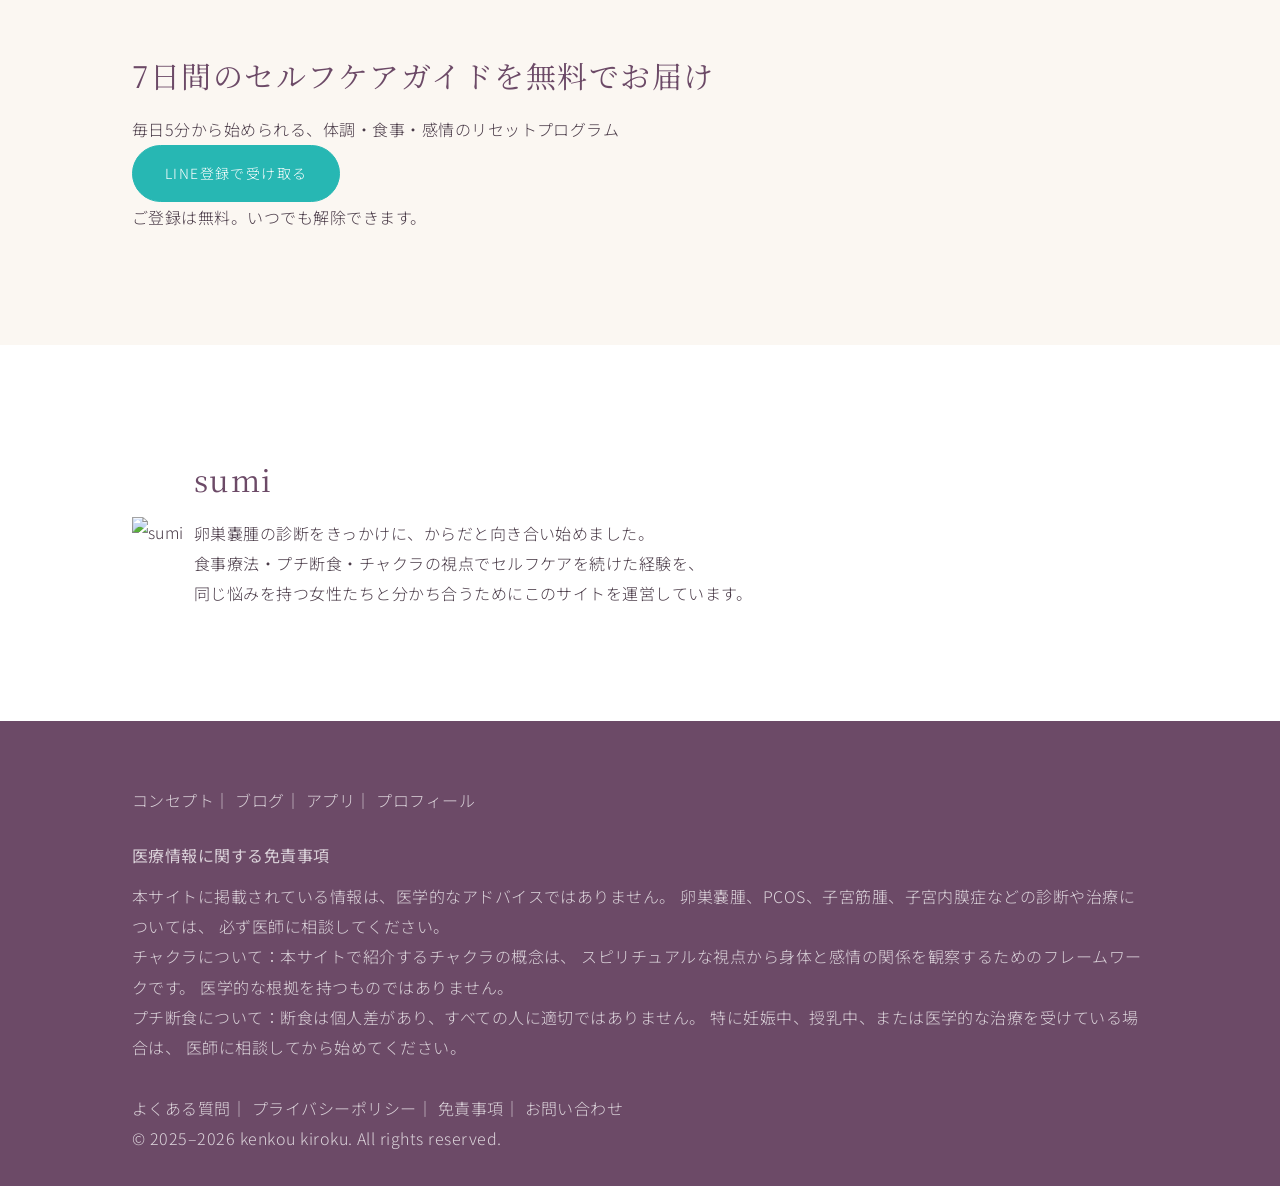
==== commit 69d4e847: "Update index.html" ====
--- a/index.html
+++ b/index.html
@@ -162,7 +162,7 @@
     <section class="section profile-section" id="profile" aria-labelledby="profile-title">
       <div class="container">
        <!-- 1. ここに display:flex などを追加 -->
-<div class="profile-grid" style="display: flex; align-items: center; gap: 20px; width: 100%; max-width: 1000px; margin-left: 0; padding-left: 0;">
+<div class="profile-grid" style="display: flex; align-items: center; gap: 10px; width: 100%; max-width: 1000px; margin-left: 0; padding-left: 0;">
   <div class="profile-image">
     <img src="images/logo-kenkou-kiroku.png" alt="sumi" style="width:100%;height:auto;max-width:200px;">
   </div>
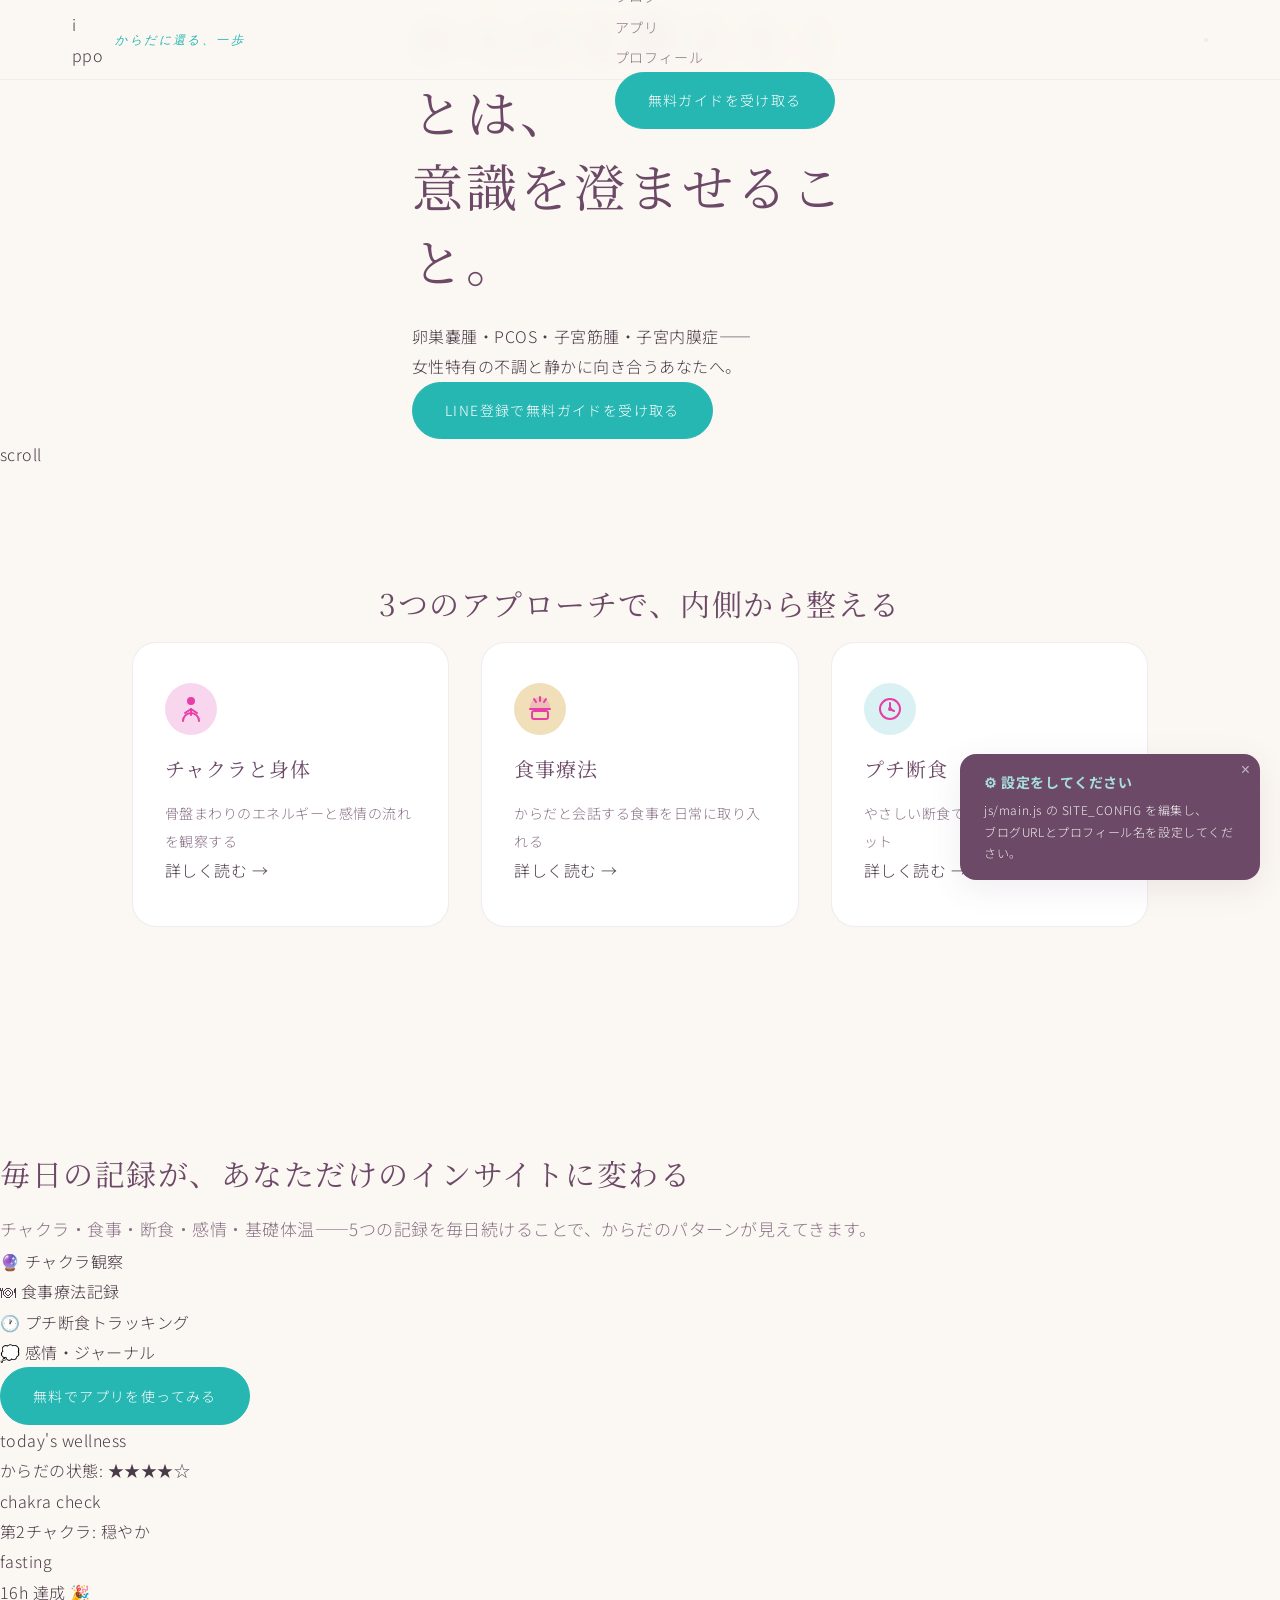
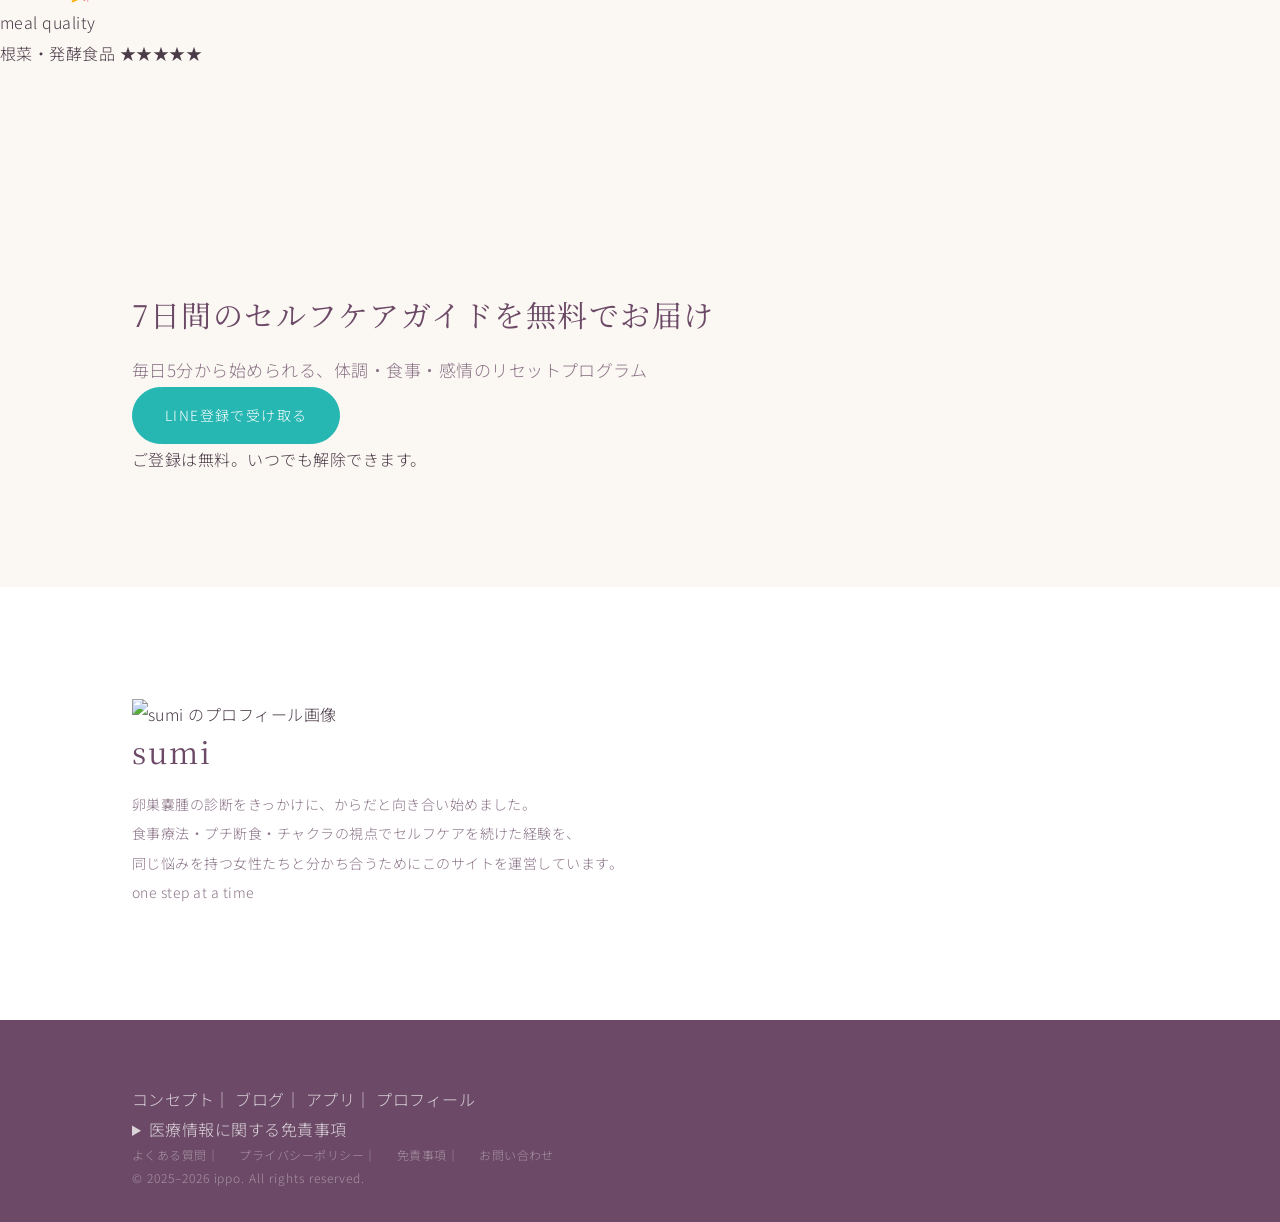
==== commit e885a694: "Add files via upload" ====
--- a/index.html
+++ b/index.html
@@ -3,181 +3,183 @@
 <head>
   <meta charset="UTF-8">
   <meta name="viewport" content="width=device-width, initial-scale=1.0">
-  <title>kenkou kiroku — 卵巣・女性の身体を、食と意識で整える</title>
-  <meta name="description" content="卵巣嚢腫・PCOS・子宮筋腫・子宮内膜症、女性特有の不調に向き合う方へ。チャクラ視点の体調記録と食事療法、プチ断食で内側からめぐりを整えます。">
-  <link rel="stylesheet" href="css/style.css">
+  <title>ippo - からだに還る、一歩</title>
+  <meta name="description" content="卵巣嚢腫・PCOS・子宮筋腫・子宮内膜症——女性特有の不調と静かに向き合うあなたへ。チャクラ・食事・断食の視点でセルフケアをサポートします。">
   <link rel="preconnect" href="https://fonts.googleapis.com">
   <link rel="preconnect" href="https://fonts.gstatic.com" crossorigin>
+  <link href="https://fonts.googleapis.com/css2?family=Cormorant+Garamond:ital,wght@0,300;0,400;0,500;1,300;1,400&family=Noto+Sans+JP:wght@300;400;500&family=Noto+Serif+JP:wght@300;400;500&display=swap" rel="stylesheet">
+  <link rel="stylesheet" href="css/style.css">
 </head>
 <body>
 
-  <!-- Header -->
+  <!-- Header / Navigation -->
   <header class="site-header" id="site-header">
-    <div class="header-inner">
-      <a href="index.html" class="site-logo">
-        <img src="images/logo-nav.png (1)" alt="kenkou kiroku" style="height:80px;width:auto;">
+    <div class="header-inner container">
+      <a href="index.html" class="site-logo" aria-label="ippo トップページへ">
+        <span class="logo-text"><span class="logo-i">i</span>ppo</span>
+        <span class="logo-sub">からだに還る、一歩</span>
       </a>
-
-      <nav class="site-nav" aria-label="メインナビゲーション">
-        <a href="#concept" class="nav-link">コンセプト</a>
-        <a href="https://kenkou-kiroku.com" class="nav-link">ブログ</a>
-        <a href="app.html" class="nav-link">アプリ</a>
-        <a href="#profile" class="nav-link">プロフィール</a>
-        <a href="https://page.line.me/384xpfml" class="btn btn-primary header-cta">無料ガイドを受け取る</a>
+      <nav class="nav-primary" aria-label="メインナビゲーション">
+        <ul class="nav-list">
+          <li><a href="#concept" class="nav-link">コンセプト</a></li>
+          <li><a href="https://kenkou-kiroku.com" class="nav-link" target="_blank" rel="noopener">ブログ</a></li>
+          <li><a href="#app" class="nav-link">アプリ</a></li>
+          <li><a href="#profile" class="nav-link">プロフィール</a></li>
+          <li><a href="https://page.line.me/384xpfml" class="btn btn-primary btn-sm" target="_blank" rel="noopener">無料ガイドを受け取る</a></li>
+        </ul>
       </nav>
-
-      <button class="hamburger" id="hamburger-btn" aria-label="メニューを開く" aria-expanded="false">
-        <span></span>
-        <span></span>
-        <span></span>
+      <button class="nav-toggle" aria-label="メニューを開く" aria-expanded="false" aria-controls="mobile-nav">
+        <span class="hamburger"></span>
+        <span class="hamburger"></span>
+        <span class="hamburger"></span>
       </button>
     </div>
   </header>
 
-  <!-- Mobile Nav -->
-  <nav class="mobile-nav" id="mobile-nav" aria-label="モバイルナビゲーション">
-    <a href="#concept" class="mobile-nav-link">コンセプト</a>
-    <a href="https://kenkou-kiroku.com" class="mobile-nav-link">ブログ</a>
-    <a href="app.html" class="mobile-nav-link">アプリ</a>
-    <a href="#profile" class="mobile-nav-link">プロフィール</a>
-    <a href="https://page.line.me/384xpfml" class="btn btn-primary" style="margin-top: 1rem; text-align: center; justify-content: center;">無料ガイドを受け取る</a>
+  <!-- Mobile Navigation -->
+  <nav class="mobile-nav" id="mobile-nav" aria-label="モバイルナビゲーション" aria-hidden="true">
+    <ul class="mobile-nav-list">
+      <li><a href="#concept" class="mobile-nav-link">コンセプト</a></li>
+      <li><a href="https://kenkou-kiroku.com" class="mobile-nav-link" target="_blank" rel="noopener">ブログ</a></li>
+      <li><a href="#app" class="mobile-nav-link">アプリ</a></li>
+      <li><a href="#profile" class="mobile-nav-link">プロフィール</a></li>
+      <li><a href="https://page.line.me/384xpfml" class="btn btn-primary" target="_blank" rel="noopener">無料ガイドを受け取る</a></li>
+    </ul>
   </nav>
 
   <main>
 
     <!-- Section 1: Hero -->
-    <section class="hero" aria-labelledby="hero-title" style="position:relative; overflow:hidden;">
-      <div style="position:absolute;inset:0;z-index:0;" aria-hidden="true">
-        <img src="images/hero-bougainvillea.jpg" alt="" loading="eager" fetchpriority="high"
-             style="width:100%;height:100%;object-fit:cover;object-position:center 30%;display:block;">
-        <div style="position:absolute;inset:0;background:linear-gradient(105deg,rgba(255,255,255,0.95) 0%,rgba(255,255,255,0.82) 38%,rgba(255,255,255,0.28) 65%,rgba(255,255,255,0.08) 100%);"></div>
-      </div>
-
-      <div class="hero-inner container-wide" style="position:relative;z-index:2;">
-        <div class="hero-content">
-          <h1 class="hero-title" id="hero-title">
-            からだを整えることは、意識を澄ませること。
-          </h1>
-
-          <p class="hero-desc">
-            卵巣嚢腫・PCOS・子宮筋腫・子宮内膜症——<br>
-            女性特有の不調と静かに向き合うあなたへ。
-          </p>
-
-          <div class="hero-actions">
-            <a href="https://page.line.me/384xpfml" class="btn btn-primary btn-large">
-              LINE登録で無料ガイドを受け取る
-            </a>
-          </div>
-        </div>
-      </div>
-
-      <div class="hero-scroll-hint" style="z-index:3;position:relative;" aria-hidden="true">
-        <span>scroll</span>
-      </div>
-    </section>
-
-    <!-- Section 2: Three Pillars -->
+    <section class="hero-section" id="hero" aria-label="ヒーローセクション">
+      <div class="hero-bg">
+        <img src="images/hero-bougainvillea.jpg" alt="" role="presentation" class="hero-img">
+        <div class="hero-overlay"></div>
+      </div>
+      <div class="hero-content container">
+        <h1 class="hero-title">からだを整えることは、<br>意識を澄ませること。</h1>
+        <p class="hero-sub">卵巣嚢腫・PCOS・子宮筋腫・子宮内膜症——<br>女性特有の不調と静かに向き合うあなたへ。</p>
+        <a href="https://page.line.me/384xpfml" class="btn btn-primary btn-large" target="_blank" rel="noopener">LINE登録で無料ガイドを受け取る</a>
+      </div>
+      <div class="scroll-hint" aria-hidden="true">
+        <span class="scroll-text">scroll</span>
+        <span class="scroll-line"></span>
+      </div>
+    </section>
+
+    <!-- Section 2: Concept (3 Pillars) -->
     <section class="section pillars-section" id="concept" aria-labelledby="pillars-title">
       <div class="container">
-        <div class="section-header">
-          <h2 class="section-title" id="pillars-title">3つのアプローチで、内側から整える</h2>
-        </div>
-
+        <h2 class="section-title text-center" id="pillars-title">3つのアプローチで、内側から整える</h2>
         <div class="pillars-grid">
-          <div class="pillar-card">
+
+          <article class="pillar-card">
             <div class="pillar-icon body" aria-hidden="true">
-              <svg width="36" height="36" viewBox="0 0 40 40" fill="none">
-                <path d="M20 6 C23 12, 25 16, 20 20 C15 16, 17 12, 20 6Z" fill="#E63FA8" opacity="0.6"/>
-                <path d="M34 20 C28 23, 24 25, 20 20 C24 15, 28 17, 34 20Z" fill="#E63FA8" opacity="0.5"/>
-                <path d="M20 34 C17 28, 15 24, 20 20 C25 24, 23 28, 20 34Z" fill="#E63FA8" opacity="0.45"/>
-                <path d="M6 20 C12 17, 16 15, 20 20 C16 25, 12 23, 6 20Z" fill="#E63FA8" opacity="0.4"/>
-                <circle cx="20" cy="20" r="2.5" fill="#E63FA8" opacity="0.6"/>
+              <svg width="32" height="32" viewBox="0 0 32 32" fill="none" xmlns="http://www.w3.org/2000/svg">
+                <circle cx="16" cy="8" r="4" fill="#E63FA8"/>
+                <path d="M8 28c0-4.418 3.582-8 8-8s8 3.582 8 8" stroke="#E63FA8" stroke-width="2" stroke-linecap="round"/>
+                <path d="M16 16v6" stroke="#E63FA8" stroke-width="2" stroke-linecap="round"/>
+                <path d="M10 20l6-4 6 4" stroke="#E63FA8" stroke-width="2" stroke-linecap="round" stroke-linejoin="round"/>
               </svg>
             </div>
             <h3 class="pillar-title">チャクラと身体</h3>
-            <p class="pillar-desc">
-              骨盤まわりのエネルギーと感情の流れを観察する
-            </p>
-            <div style="margin-top: 1.5rem;">
-              <a href="https://kenkou-kiroku.com/chakra-body/">詳しく読む →</a>
-            </div>
-          </div>
-
-          <div class="pillar-card">
+            <p class="pillar-desc">骨盤まわりのエネルギーと感情の流れを観察する</p>
+            <a href="https://kenkou-kiroku.com/chakra-body/" class="pillar-link" target="_blank" rel="noopener">詳しく読む →</a>
+          </article>
+
+          <article class="pillar-card">
             <div class="pillar-icon food" aria-hidden="true">
-              <svg width="36" height="36" viewBox="0 0 40 40" fill="none">
-                <path d="M20 36 C20 36, 20 20, 20 12" stroke="#E63FA8" stroke-width="1.2" fill="none" opacity="0.6"/>
-                <path d="M20 12 C14 14, 8 20, 12 28 C16 22, 18 16, 20 12Z" fill="#E63FA8" opacity="0.4"/>
-                <path d="M20 12 C26 14, 32 20, 28 28 C24 22, 22 16, 20 12Z" fill="#E63FA8" opacity="0.35"/>
-                <path d="M20 8 C20 8, 18 12, 20 12 C22 12, 20 8, 20 8Z" fill="#E63FA8" opacity="0.5"/>
+              <svg width="32" height="32" viewBox="0 0 32 32" fill="none" xmlns="http://www.w3.org/2000/svg">
+                <path d="M6 14c0-5.523 4.477-10 10-10s10 4.477 10 10v2H6v-2z" fill="#E63FA8" opacity="0.2"/>
+                <path d="M6 16h20M16 4v4M10 6l2 3M22 6l-2 3" stroke="#E63FA8" stroke-width="2" stroke-linecap="round"/>
+                <rect x="8" y="18" width="16" height="8" rx="2" stroke="#E63FA8" stroke-width="2"/>
               </svg>
             </div>
             <h3 class="pillar-title">食事療法</h3>
-            <p class="pillar-desc">
-              からだと会話する食事を日常に取り入れる
-            </p>
-            <div style="margin-top: 1.5rem;">
-             <a href="https://kenkou-kiroku.com/food-therapy/">詳しく読む →</a>
-            </div>
-          </div>
-
-          <div class="pillar-card">
+            <p class="pillar-desc">からだと会話する食事を日常に取り入れる</p>
+            <a href="https://kenkou-kiroku.com/food-therapy/" class="pillar-link" target="_blank" rel="noopener">詳しく読む →</a>
+          </article>
+
+          <article class="pillar-card">
             <div class="pillar-icon mind" aria-hidden="true">
-              <svg width="36" height="36" viewBox="0 0 40 40" fill="none">
-                <path d="M28 8 C18 10, 12 18, 14 28 C16 34, 24 36, 30 32 C22 34, 14 28, 16 18 C17 12, 22 9, 28 8Z" fill="#E63FA8" opacity="0.45"/>
-                <circle cx="26" cy="12" r="1" fill="#E63FA8" opacity="0.3"/>
-                <circle cx="30" cy="18" r="0.6" fill="#E63FA8" opacity="0.25"/>
+              <svg width="32" height="32" viewBox="0 0 32 32" fill="none" xmlns="http://www.w3.org/2000/svg">
+                <circle cx="16" cy="16" r="10" stroke="#E63FA8" stroke-width="2"/>
+                <path d="M16 10v6l4 2" stroke="#E63FA8" stroke-width="2" stroke-linecap="round" stroke-linejoin="round"/>
+                <circle cx="16" cy="16" r="2" fill="#E63FA8"/>
               </svg>
             </div>
             <h3 class="pillar-title">プチ断食</h3>
-            <p class="pillar-desc">
-              やさしい断食で、からだの流れをリセット
-            </p>
-            <div style="margin-top: 1.5rem;">
-            <a href="https://kenkou-kiroku.com/intermittent-fasting/">詳しく読む →</a>
-            </div>
-          </div>
-        </div>
-      </div>
-    </section>
-
-    <!-- Section 3: Free Guide (Main CTA) -->
-    <section class="section gift-section" id="gift" aria-labelledby="gift-title">
+            <p class="pillar-desc">やさしい断食で、からだの流れをリセット</p>
+            <a href="https://kenkou-kiroku.com/intermittent-fasting/" class="pillar-link" target="_blank" rel="noopener">詳しく読む →</a>
+          </article>
+
+        </div>
+      </div>
+    </section>
+
+    <!-- Section 3: App Introduction -->
+    <section class="section app-intro-section" id="app" aria-labelledby="app-intro-title">
+      <div class="app-intro-inner">
+        <div class="app-intro-content">
+          <h2 class="section-title" id="app-intro-title">毎日の記録が、あなただけのインサイトに変わる</h2>
+          <p class="section-desc">チャクラ・食事・断食・感情・基礎体温——5つの記録を毎日続けることで、からだのパターンが見えてきます。</p>
+          <div class="app-intro-features">
+            <div class="app-intro-feature">🔮 チャクラ観察</div>
+            <div class="app-intro-feature">🍽 食事療法記録</div>
+            <div class="app-intro-feature">🕐 プチ断食トラッキング</div>
+            <div class="app-intro-feature">💭 感情・ジャーナル</div>
+          </div>
+          <a href="kk-app.html" class="btn btn-primary btn-large">無料でアプリを使ってみる</a>
+        </div>
+        <div class="app-intro-mockup">
+          <div class="app-mockup-frame">
+            <div class="app-mockup-notch"></div>
+            <div class="app-mockup-card">
+              <div class="app-mockup-card-label">today's wellness</div>
+              <div class="app-mockup-card-value">からだの状態: ★★★★☆</div>
+            </div>
+            <div class="app-mockup-card">
+              <div class="app-mockup-card-label">chakra check</div>
+              <div class="app-mockup-card-value">第2チャクラ: 穏やか</div>
+            </div>
+            <div class="app-mockup-card">
+              <div class="app-mockup-card-label">fasting</div>
+              <div class="app-mockup-card-value">16h 達成 🎉</div>
+            </div>
+            <div class="app-mockup-card">
+              <div class="app-mockup-card-label">meal quality</div>
+              <div class="app-mockup-card-value">根菜・発酵食品 ★★★★★</div>
+            </div>
+          </div>
+        </div>
+      </div>
+    </section>
+
+    <!-- Section 4: Free Guide CTA -->
+    <section class="section cta-section" id="cta" aria-labelledby="cta-title">
       <div class="container">
-        <div class="gift-content">
-          <h2 class="section-title" id="gift-title">7日間のセルフケアガイドを無料でお届け</h2>
-          <p class="gift-desc">毎日5分から始められる、体調・食事・感情のリセットプログラム</p>
-          
-          <a href="https://page.line.me/384xpfml" class="btn btn-primary btn-large">
-            LINE登録で受け取る
-          </a>
-          
-          <p class="gift-note">ご登録は無料。いつでも解除できます。</p>
-        </div>
-      </div>
-    </section>
-
-    <!-- Section 4: Profile -->
+        <div class="cta-inner">
+          <h2 class="section-title" id="cta-title">7日間のセルフケアガイドを無料でお届け</h2>
+          <p class="section-desc">毎日5分から始められる、体調・食事・感情のリセットプログラム</p>
+          <a href="https://page.line.me/384xpfml" class="btn btn-primary btn-large" target="_blank" rel="noopener">LINE登録で受け取る</a>
+          <p class="cta-note">ご登録は無料。いつでも解除できます。</p>
+        </div>
+      </div>
+    </section>
+
+    <!-- Section 5: Profile -->
     <section class="section profile-section" id="profile" aria-labelledby="profile-title">
       <div class="container">
-       <!-- 1. ここに display:flex などを追加 -->
-<div class="profile-grid" style="display: flex; align-items: center; gap: 10px; width: 100%; max-width: 1000px; margin-left: 0; padding-left: 0;">
-  <div class="profile-image">
-    <img src="images/logo-kenkou-kiroku.png" alt="sumi" style="width:100%;height:auto;max-width:200px;">
-  </div>
-  
-  <!-- 2. ここに text-align: left などを追加 -->
-  <div class="profile-content" style="text-align: left; flex: 1;">
-    <h2 class="section-title" id="profile-title" style="margin-top: 0;">sumi</h2>
-    
-    <p class="profile-bio">
-      卵巣嚢腫の診断をきっかけに、からだと向き合い始めました。<br>
-      食事療法・プチ断食・チャクラの視点でセルフケアを続けた経験を、<br>
-      同じ悩みを持つ女性たちと分かち合うためにこのサイトを運営しています。
-    </p>
-  </div>
-</div>
+        <div class="profile-grid">
+          <div class="profile-image">
+            <img src="images/logo-kenkou-kiroku.png" alt="sumi のプロフィール画像">
+          </div>
+          <div class="profile-text">
+            <h2 class="section-title" id="profile-title">sumi</h2>
+            <p>卵巣嚢腫の診断をきっかけに、からだと向き合い始めました。<br>
+            食事療法・プチ断食・チャクラの視点でセルフケアを続けた経験を、<br>
+            同じ悩みを持つ女性たちと分かち合うためにこのサイトを運営しています。</p>
+            <p class="profile-motto">one step at a time</p>
+          </div>
         </div>
       </div>
     </section>
@@ -187,54 +189,39 @@
   <!-- Footer -->
   <footer class="site-footer" id="footer">
     <div class="container">
-      <!-- Footer Navigation -->
-      <div class="footer-nav">
-        <a href="index.html">コンセプト｜</a>
-        <a href="https://kenkou-kiroku.com">ブログ｜</a>
-        <a href="app.html">アプリ｜</a>
-        <a href="#profile">プロフィール</a>
-      </div>
-
-      <!-- Disclaimer Section -->
-      <div class="footer-disclaimer" id="footer-disclaimer">
-    <a href="#footer-disclaimer" class="accent-link" style="display: block; margin-top: 25px; margin-bottom: 10px; font-weight: normal; text-decoration: none; color: inherit; font-family: inherit;">
-  医療情報に関する免責事項
-</a>
-        <p>
-          本サイトに掲載されている情報は、医学的なアドバイスではありません。
-          卵巣嚢腫、PCOS、子宮筋腫、子宮内膜症などの診断や治療については、
-          必ず医師に相談してください。
-        </p>
-        <p>
-          チャクラについて：本サイトで紹介するチャクラの概念は、
-          スピリチュアルな視点から身体と感情の関係を観察するためのフレームワークです。
-          医学的な根拠を持つものではありません。
-        </p>
-        
-        <p style="margin-bottom: 30px;">
-          プチ断食について：断食は個人差があり、すべての人に適切ではありません。
-          特に妊娠中、授乳中、または医学的な治療を受けている場合は、
-          医師に相談してから始めてください。
-        </p>
-      </div>
-
-      <!-- Footer Links -->
-      <div class="footer-links">
+      <nav class="footer-nav" aria-label="フッターナビゲーション">
+        <a href="index.html" class="footer-link">コンセプト｜</a>
+        <a href="https://kenkou-kiroku.com" class="footer-link" target="_blank" rel="noopener">ブログ｜</a>
+        <a href="kk-app.html" class="footer-link">アプリ｜</a>
+        <a href="#profile" class="footer-link">プロフィール</a>
+      </nav>
+
+      <details class="footer-disclaimer" id="footer-disclaimer">
+        <summary>医療情報に関する免責事項</summary>
+        <div class="footer-disclaimer-body">
+          <p>本サイトに掲載されている情報は、医学的なアドバイスではありません。<br>
+          卵巣嚢腫、PCOS、子宮筋腫、子宮内膜症などの診断や治療については、<br>
+          必ず医師に相談してください。</p>
+          <p>チャクラについて：本サイトで紹介するチャクラの概念は、<br>
+          スピリチュアルな視点から身体と感情の関係を観察するためのフレームワークです。<br>
+          医学的な根拠を持つものではありません。</p>
+          <p>プチ断食について：断食は個人差があり、すべての人に適切ではありません。<br>
+          特に妊娠中、授乳中、または医学的な治療を受けている場合は、<br>
+          医師に相談してから始めてください。</p>
+        </div>
+      </details>
+
+      <nav class="footer-legal" aria-label="法的情報ナビゲーション">
         <a href="#faq" class="footer-link">よくある質問｜</a>
         <a href="privacy.html" class="footer-link">プライバシーポリシー｜</a>
         <a href="disclaimer.html" class="footer-link">免責事項｜</a>
         <a href="contact.html" class="footer-link">お問い合わせ</a>
-      </div>
-
-      <!-- Copyright -->
-      <div class="footer-copyright">
-        <p>&copy; 2025–2026 kenkou kiroku. All rights reserved.</p>
-      </div>
+      </nav>
+
+      <p class="footer-copy">© 2025–2026 ippo. All rights reserved.</p>
     </div>
   </footer>
 
-  <!-- Scripts -->
   <script src="js/main.js"></script>
-
 </body>
 </html>
